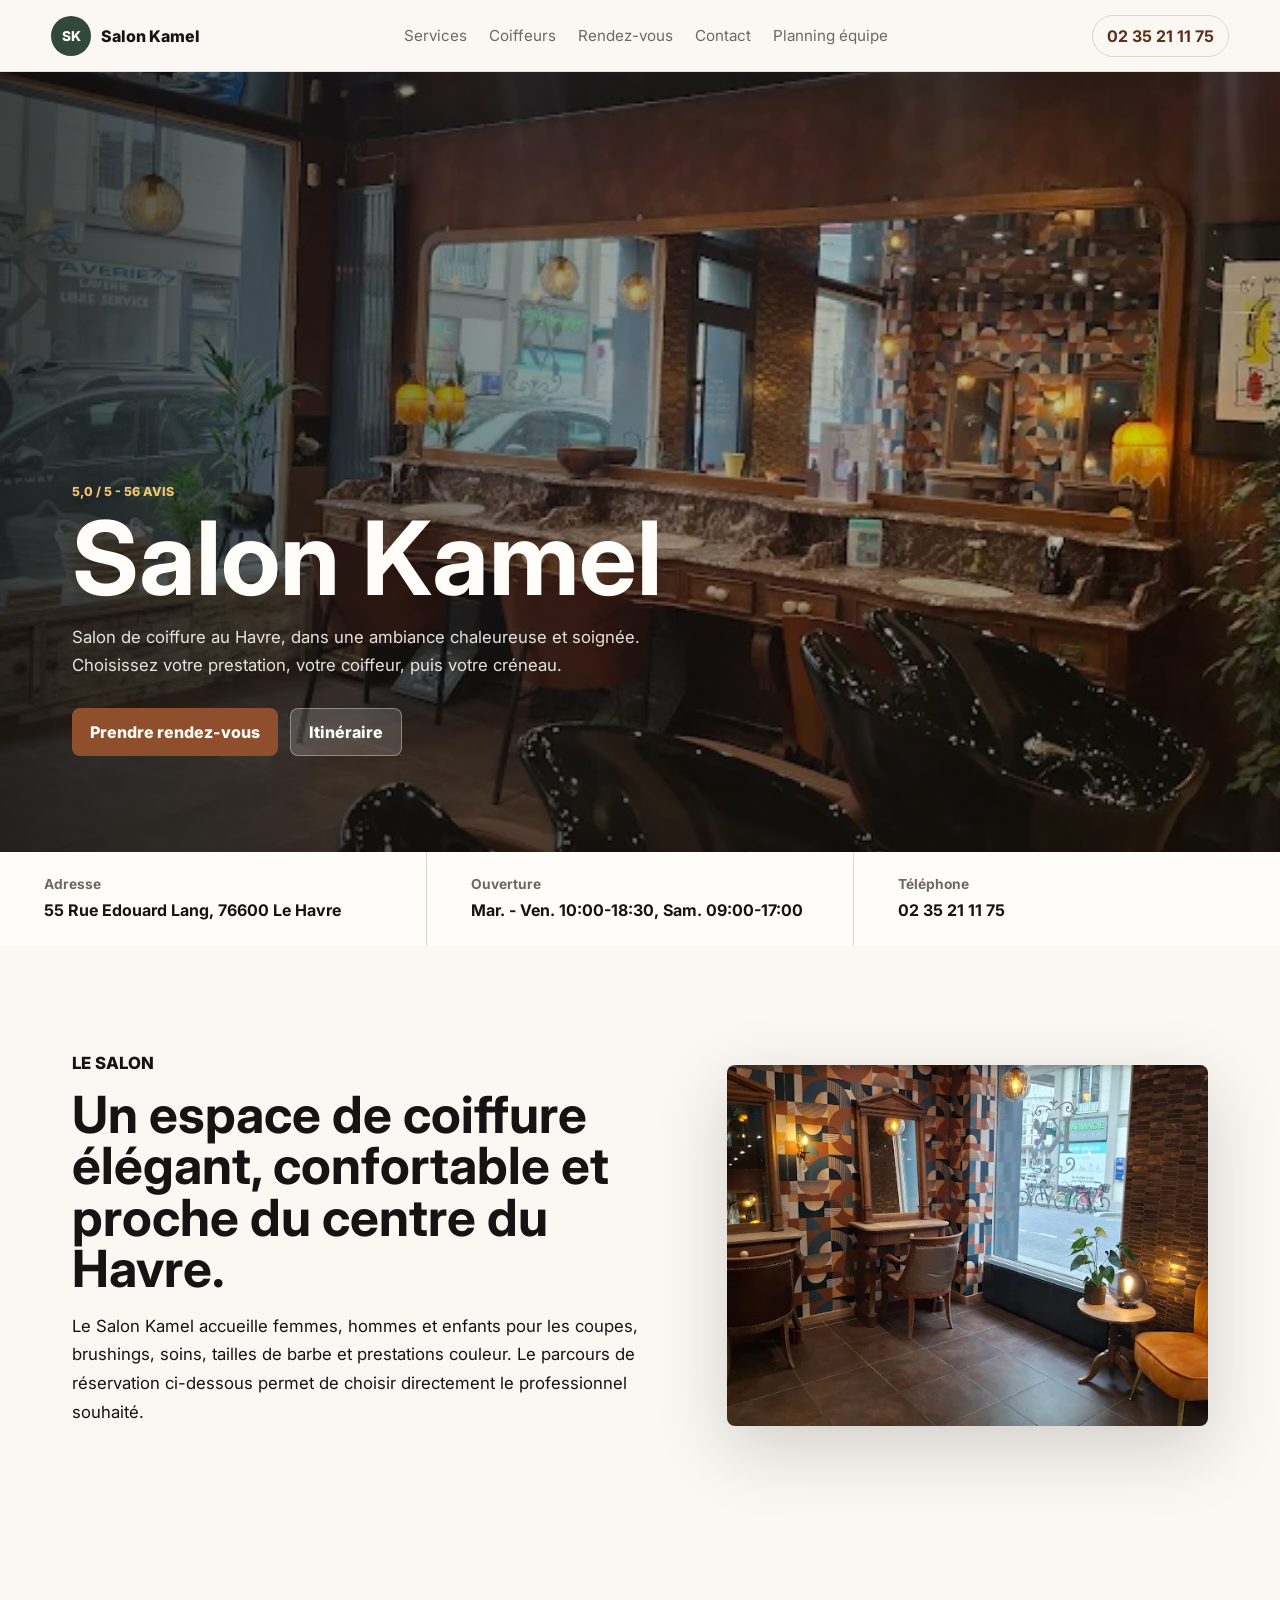
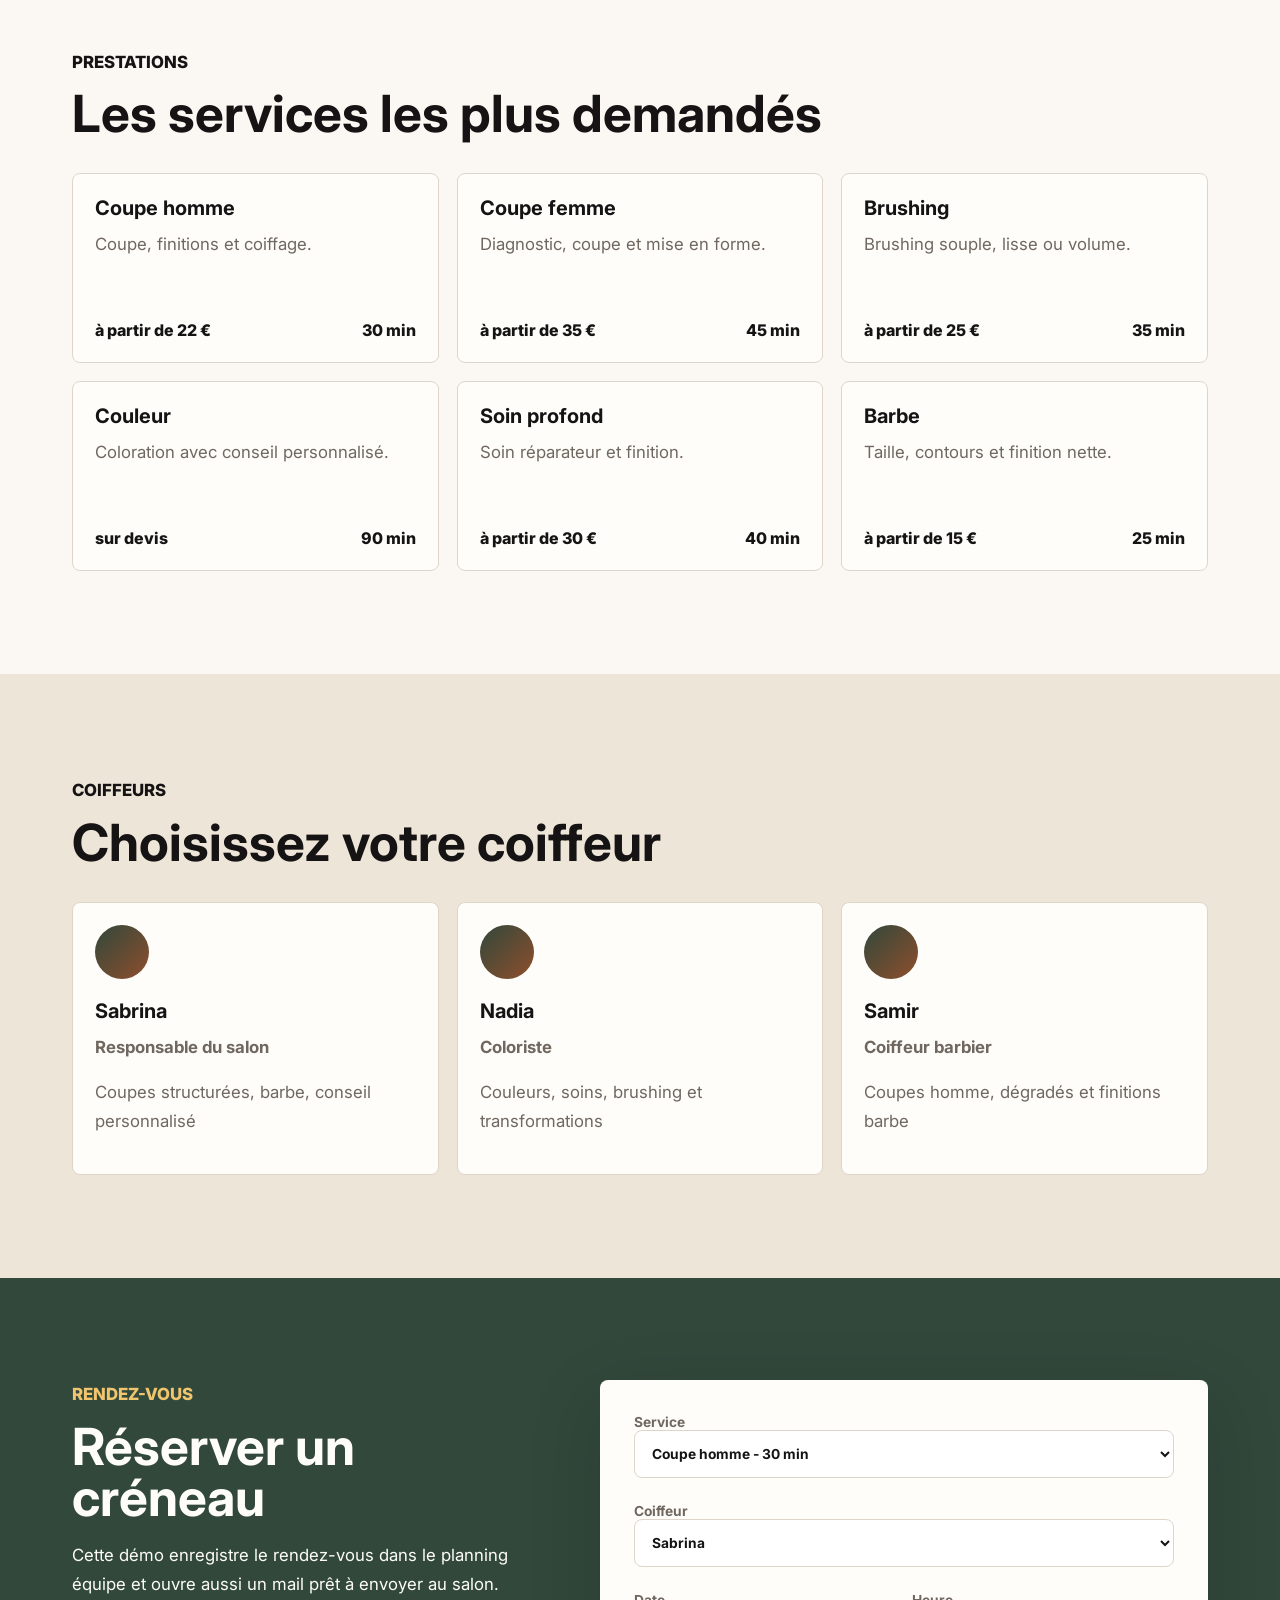
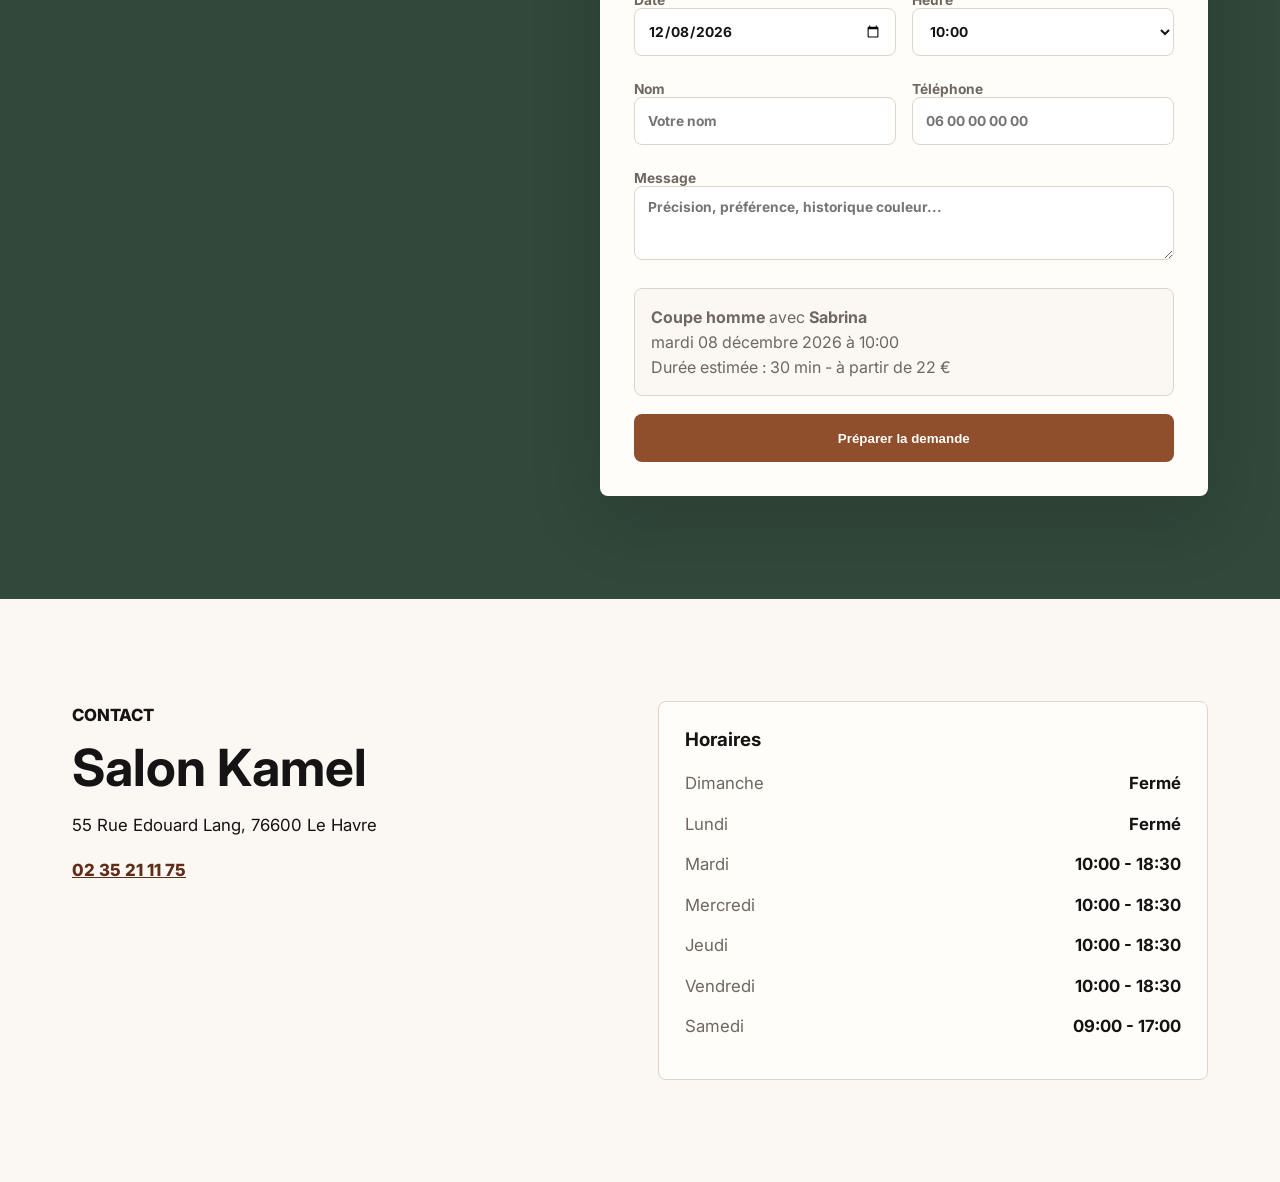
==== index.html @ 973869b2 "Add files via upload" ====
<!doctype html>
<html lang="fr">
  <head>
    <meta charset="utf-8" />
    <meta name="viewport" content="width=device-width, initial-scale=1" />
    <title>Salon Kamel | Coiffeur au Havre</title>
    <meta
      name="description"
      content="Salon Kamel, salon de coiffure au 55 Rue Edouard Lang, 76600 Le Havre. Prenez rendez-vous avec le coiffeur de votre choix."
    />
    <link rel="preconnect" href="https://fonts.googleapis.com" />
    <link rel="preconnect" href="https://fonts.gstatic.com" crossorigin />
    <link
      href="https://fonts.googleapis.com/css2?family=Inter:wght@400;500;600;700;800&display=swap"
      rel="stylesheet"
    />
    <link rel="stylesheet" href="styles.css" />
  </head>
  <body>
    <header class="topbar" aria-label="Navigation principale">
      <a class="brand" href="#accueil" aria-label="Salon Kamel accueil">
        <span class="brand-mark">SK</span>
        <span>Salon Kamel</span>
      </a>
      <nav>
        <a href="#services">Services</a>
        <a href="#equipe">Coiffeurs</a>
        <a href="#reservation">Rendez-vous</a>
        <a href="#contact">Contact</a>
        <a href="equipe.html">Planning équipe</a>
      </nav>
      <a class="call-link" href="tel:+33235211175">02 35 21 11 75</a>
    </header>

    <main>
      <section class="hero" id="accueil">
        <img
          src="assets/salon-interieur-1.png"
          alt="Intérieur du Salon Kamel avec fauteuils, miroirs et poste de coiffure"
        />
        <div class="hero-overlay">
          <p class="rating">5,0 / 5 - 56 avis</p>
          <h1>Salon Kamel</h1>
          <p>
            Salon de coiffure au Havre, dans une ambiance chaleureuse et soignée.
            Choisissez votre prestation, votre coiffeur, puis votre créneau.
          </p>
          <div class="hero-actions">
            <a class="button primary" href="#reservation">Prendre rendez-vous</a>
            <a class="button secondary" href="https://www.google.com/maps/search/?api=1&query=55%20Rue%20Edouard%20Lang%2C%2076600%20Le%20Havre">Itinéraire</a>
          </div>
        </div>
      </section>

      <section class="info-strip" aria-label="Informations rapides">
        <div>
          <span>Adresse</span>
          <strong>55 Rue Edouard Lang, 76600 Le Havre</strong>
        </div>
        <div>
          <span>Ouverture</span>
          <strong>Mar. - Ven. 10:00-18:30, Sam. 09:00-17:00</strong>
        </div>
        <div>
          <span>Téléphone</span>
          <strong>02 35 21 11 75</strong>
        </div>
      </section>

      <section class="section two-column">
        <div>
          <p class="eyebrow">Le salon</p>
          <h2>Un espace de coiffure élégant, confortable et proche du centre du Havre.</h2>
          <p>
            Le Salon Kamel accueille femmes, hommes et enfants pour les coupes,
            brushings, soins, tailles de barbe et prestations couleur. Le parcours
            de réservation ci-dessous permet de choisir directement le professionnel
            souhaité.
          </p>
        </div>
        <img
          class="feature-photo"
          src="assets/salon-interieur-2.png"
          alt="Espace d'attente et postes de coiffure du Salon Kamel"
        />
      </section>

      <section class="section" id="services">
        <div class="section-heading">
          <p class="eyebrow">Prestations</p>
          <h2>Les services les plus demandés</h2>
        </div>
        <div class="service-grid" id="serviceGrid"></div>
      </section>

      <section class="section muted" id="equipe">
        <div class="section-heading">
          <p class="eyebrow">Coiffeurs</p>
          <h2>Choisissez votre coiffeur</h2>
        </div>
        <div class="staff-grid" id="staffGrid"></div>
      </section>

      <section class="booking-section" id="reservation">
        <div class="booking-intro">
          <p class="eyebrow">Rendez-vous</p>
          <h2>Réserver un créneau</h2>
          <p>
            Cette démo enregistre le rendez-vous dans le planning équipe et ouvre
            aussi un mail prêt à envoyer au salon.
          </p>
        </div>

        <form class="booking-form" id="bookingForm">
          <label>
            Service
            <select id="service" name="service" required></select>
          </label>

          <label>
            Coiffeur
            <select id="stylist" name="stylist" required></select>
          </label>

          <div class="form-row">
            <label>
              Date
              <input id="date" name="date" type="date" required />
            </label>
            <label>
              Heure
              <select id="time" name="time" required></select>
            </label>
          </div>

          <div class="form-row">
            <label>
              Nom
              <input id="name" name="name" type="text" placeholder="Votre nom" required />
            </label>
            <label>
              Téléphone
              <input id="phone" name="phone" type="tel" placeholder="06 00 00 00 00" required />
            </label>
          </div>

          <label>
            Message
            <textarea id="message" name="message" rows="3" placeholder="Précision, préférence, historique couleur..."></textarea>
          </label>

          <div class="booking-summary" id="summary" aria-live="polite"></div>
          <button class="button primary full" type="submit">Préparer la demande</button>
        </form>
      </section>

      <section class="section contact" id="contact">
        <div>
          <p class="eyebrow">Contact</p>
          <h2>Salon Kamel</h2>
          <p>55 Rue Edouard Lang, 76600 Le Havre</p>
          <p><a href="tel:+33235211175">02 35 21 11 75</a></p>
        </div>
        <div class="hours">
          <h3>Horaires</h3>
          <p><span>Dimanche</span><strong>Fermé</strong></p>
          <p><span>Lundi</span><strong>Fermé</strong></p>
          <p><span>Mardi</span><strong>10:00 - 18:30</strong></p>
          <p><span>Mercredi</span><strong>10:00 - 18:30</strong></p>
          <p><span>Jeudi</span><strong>10:00 - 18:30</strong></p>
          <p><span>Vendredi</span><strong>10:00 - 18:30</strong></p>
          <p><span>Samedi</span><strong>09:00 - 17:00</strong></p>
        </div>
      </section>
    </main>

    <div class="toast" id="toast" role="status" aria-live="polite"></div>
    <script src="script.js"></script>
  </body>
</html>
---- styles.css ----
:root {
  --ink: #151313;
  --muted: #6f6760;
  --line: #ded5ca;
  --paper: #fbf8f3;
  --soft: #eee5d9;
  --accent: #8f4e2c;
  --accent-dark: #5f2e1a;
  --green: #31483b;
  --white: #fffdf9;
  --shadow: 0 22px 70px rgba(30, 22, 16, 0.18);
}

* {
  box-sizing: border-box;
}

html {
  scroll-behavior: smooth;
}

body {
  margin: 0;
  font-family: Inter, Arial, sans-serif;
  color: var(--ink);
  background: var(--paper);
}

a {
  color: inherit;
}

.topbar {
  position: sticky;
  top: 0;
  z-index: 20;
  display: flex;
  align-items: center;
  justify-content: space-between;
  gap: 22px;
  min-height: 72px;
  padding: 14px clamp(18px, 4vw, 56px);
  background: rgba(251, 248, 243, 0.92);
  border-bottom: 1px solid rgba(222, 213, 202, 0.75);
  backdrop-filter: blur(16px);
}

.brand,
nav,
.hero-actions,
.form-row {
  display: flex;
  align-items: center;
}

.brand {
  gap: 10px;
  font-weight: 800;
  text-decoration: none;
  white-space: nowrap;
}

.brand-mark {
  display: grid;
  place-items: center;
  width: 40px;
  height: 40px;
  border-radius: 50%;
  color: var(--white);
  background: var(--green);
  font-size: 0.85rem;
}

nav {
  gap: 22px;
  color: var(--muted);
  font-size: 0.95rem;
}

nav a,
.call-link {
  text-decoration: none;
}

.call-link {
  padding: 10px 14px;
  border: 1px solid var(--line);
  border-radius: 999px;
  font-weight: 700;
  color: var(--accent-dark);
}

.hero {
  position: relative;
  min-height: min(780px, calc(100vh - 72px));
  display: grid;
  align-items: end;
  overflow: hidden;
}

.hero img {
  position: absolute;
  inset: 0;
  width: 100%;
  height: 100%;
  object-fit: cover;
}

.hero::after {
  content: "";
  position: absolute;
  inset: 0;
  background:
    linear-gradient(90deg, rgba(16, 13, 11, 0.78), rgba(16, 13, 11, 0.34) 52%, rgba(16, 13, 11, 0.18)),
    linear-gradient(0deg, rgba(16, 13, 11, 0.38), transparent 48%);
}

.hero-overlay {
  position: relative;
  z-index: 1;
  max-width: 760px;
  padding: clamp(44px, 8vw, 96px) clamp(20px, 6vw, 72px);
  color: var(--white);
}

.rating,
.eyebrow {
  margin: 0 0 12px;
  color: #f0c56e;
  font-weight: 800;
  text-transform: uppercase;
  letter-spacing: 0;
  font-size: 0.78rem;
}

h1,
h2,
h3,
p {
  margin-top: 0;
}

h1 {
  margin-bottom: 18px;
  font-size: clamp(3.2rem, 8vw, 7.5rem);
  line-height: 0.92;
  letter-spacing: 0;
}

h2 {
  margin-bottom: 18px;
  font-size: clamp(2rem, 4vw, 4rem);
  line-height: 1;
  letter-spacing: 0;
}

h3 {
  margin-bottom: 18px;
}

.hero p:not(.rating),
.section p,
.booking-intro p {
  color: inherit;
  line-height: 1.7;
  font-size: 1.05rem;
}

.hero p:not(.rating) {
  max-width: 620px;
  color: rgba(255, 253, 249, 0.88);
}

.hero-actions {
  gap: 12px;
  flex-wrap: wrap;
  margin-top: 28px;
}

.button {
  display: inline-flex;
  align-items: center;
  justify-content: center;
  min-height: 48px;
  padding: 13px 18px;
  border: 0;
  border-radius: 8px;
  font-weight: 800;
  text-decoration: none;
  cursor: pointer;
}

.button.primary {
  color: var(--white);
  background: var(--accent);
}

.button.secondary {
  color: var(--white);
  background: rgba(255, 255, 255, 0.16);
  border: 1px solid rgba(255, 255, 255, 0.35);
}

.button.secondary-dark {
  color: var(--accent-dark);
  background: var(--white);
  border: 1px solid var(--line);
}

.button.full {
  width: 100%;
}

.info-strip {
  display: grid;
  grid-template-columns: repeat(3, 1fr);
  gap: 1px;
  background: var(--line);
}

.info-strip div {
  padding: 24px clamp(18px, 4vw, 44px);
  background: var(--white);
}

.info-strip span,
label {
  display: block;
  margin-bottom: 7px;
  color: var(--muted);
  font-size: 0.86rem;
  font-weight: 700;
}

.info-strip strong {
  display: block;
  line-height: 1.45;
}

.section,
.booking-section {
  padding: clamp(58px, 8vw, 110px) clamp(20px, 6vw, 72px);
}

.two-column {
  display: grid;
  grid-template-columns: minmax(0, 0.9fr) minmax(280px, 0.75fr);
  gap: clamp(28px, 6vw, 82px);
  align-items: center;
}

.eyebrow {
  color: var(--accent);
}

.feature-photo {
  width: 100%;
  aspect-ratio: 4 / 3;
  object-fit: cover;
  border-radius: 8px;
  box-shadow: var(--shadow);
}

.section-heading {
  max-width: 760px;
  margin-bottom: 34px;
}

.service-grid,
.staff-grid {
  display: grid;
  grid-template-columns: repeat(3, 1fr);
  gap: 18px;
}

.service-card,
.staff-card {
  min-height: 190px;
  padding: 22px;
  border: 1px solid var(--line);
  border-radius: 8px;
  background: var(--white);
}

.service-card {
  display: grid;
  align-content: space-between;
}

.service-card h3,
.staff-card h3 {
  margin-bottom: 10px;
  font-size: 1.25rem;
}

.service-card p,
.staff-card p {
  color: var(--muted);
}

.price-row {
  display: flex;
  align-items: center;
  justify-content: space-between;
  gap: 12px;
  margin-top: 18px;
  font-weight: 800;
}

.muted {
  background: var(--soft);
}

.staff-card {
  position: relative;
  overflow: hidden;
}

.staff-card::before {
  content: "";
  display: block;
  width: 54px;
  height: 54px;
  margin-bottom: 20px;
  border-radius: 50%;
  background: linear-gradient(135deg, var(--green), var(--accent));
}

.booking-section {
  display: grid;
  grid-template-columns: minmax(260px, 0.72fr) minmax(300px, 1fr);
  gap: clamp(28px, 7vw, 90px);
  align-items: start;
  background: var(--green);
  color: var(--white);
}

.booking-intro {
  position: sticky;
  top: 110px;
}

.booking-intro .eyebrow {
  color: #f0c56e;
}

.booking-form {
  display: grid;
  gap: 18px;
  padding: clamp(20px, 4vw, 34px);
  border-radius: 8px;
  background: var(--white);
  color: var(--ink);
  box-shadow: var(--shadow);
}

.form-row {
  gap: 16px;
}

.form-row label {
  flex: 1;
}

input,
select,
textarea {
  width: 100%;
  min-height: 48px;
  padding: 12px 13px;
  border: 1px solid var(--line);
  border-radius: 8px;
  color: var(--ink);
  background: #fff;
  font: inherit;
}

textarea {
  resize: vertical;
}

input:focus,
select:focus,
textarea:focus {
  outline: 3px solid rgba(143, 78, 44, 0.22);
  border-color: var(--accent);
}

.booking-summary {
  min-height: 76px;
  padding: 16px;
  border: 1px solid var(--line);
  border-radius: 8px;
  color: var(--muted);
  background: #fbf8f3;
  line-height: 1.55;
}

.contact {
  display: grid;
  grid-template-columns: 1fr 1fr;
  gap: 36px;
}

.contact a {
  color: var(--accent-dark);
  font-weight: 800;
}

.hours {
  padding: 26px;
  border: 1px solid var(--line);
  border-radius: 8px;
  background: var(--white);
}

.hours p {
  display: flex;
  justify-content: space-between;
  gap: 20px;
  margin-bottom: 12px;
  color: var(--muted);
}

.hours strong {
  color: var(--ink);
}

.toast {
  position: fixed;
  right: 18px;
  bottom: 18px;
  z-index: 40;
  max-width: min(420px, calc(100vw - 36px));
  padding: 16px 18px;
  border-radius: 8px;
  color: var(--white);
  background: var(--ink);
  box-shadow: var(--shadow);
  opacity: 0;
  transform: translateY(12px);
  pointer-events: none;
  transition: opacity 180ms ease, transform 180ms ease;
}

.toast.visible {
  opacity: 1;
  transform: translateY(0);
}

.team-page {
  background: #f4eee6;
}

.team-shell {
  min-height: calc(100vh - 72px);
  padding: clamp(30px, 5vw, 64px);
}

.team-header {
  display: grid;
  grid-template-columns: minmax(280px, 1fr) minmax(320px, 0.85fr);
  gap: 28px;
  align-items: end;
  margin-bottom: 28px;
}

.team-header h1 {
  margin-bottom: 16px;
  font-size: clamp(2.4rem, 5vw, 5.2rem);
}

.team-header p {
  max-width: 680px;
  color: var(--muted);
  line-height: 1.7;
}

.team-actions {
  display: grid;
  grid-template-columns: 1fr 1fr auto;
  gap: 12px;
  align-items: end;
  padding: 18px;
  border: 1px solid var(--line);
  border-radius: 8px;
  background: var(--white);
}

.agenda-layout {
  display: grid;
  grid-template-columns: 280px minmax(0, 1fr);
  gap: 20px;
}

.day-card {
  position: sticky;
  top: 92px;
  align-self: start;
  min-height: 220px;
  padding: 24px;
  border-radius: 8px;
  color: var(--white);
  background: var(--green);
}

.day-card span {
  display: block;
  margin-bottom: 18px;
  color: #f0c56e;
  font-weight: 800;
  text-transform: uppercase;
  font-size: 0.78rem;
}

.day-card strong {
  display: block;
  margin-bottom: 12px;
  font-size: 1.7rem;
  line-height: 1.1;
}

.day-card p {
  color: rgba(255, 253, 249, 0.76);
}

.agenda-list {
  display: grid;
  gap: 12px;
}

.appointment-card,
.empty-agenda {
  display: grid;
  grid-template-columns: 120px minmax(0, 1fr) auto;
  gap: 18px;
  align-items: center;
  padding: 18px;
  border: 1px solid var(--line);
  border-radius: 8px;
  background: var(--white);
}

.empty-agenda {
  grid-template-columns: 1fr;
  min-height: 220px;
  align-content: center;
}

.appointment-time {
  display: grid;
  gap: 4px;
  padding: 14px;
  border-radius: 8px;
  background: var(--soft);
}

.appointment-time strong {
  font-size: 1.5rem;
}

.appointment-time span,
.appointment-main p,
.appointment-meta span,
.empty-agenda p {
  color: var(--muted);
}

.appointment-main h2 {
  margin-bottom: 8px;
  font-size: 1.35rem;
  line-height: 1.2;
}

.appointment-main p {
  margin-bottom: 4px;
}

.appointment-note {
  padding-top: 6px;
  font-style: italic;
}

.appointment-meta {
  display: grid;
  gap: 12px;
  justify-items: end;
}

.appointment-meta span {
  font-weight: 800;
}

.appointment-meta button {
  min-height: 40px;
  padding: 9px 12px;
  border: 1px solid var(--line);
  border-radius: 8px;
  color: var(--accent-dark);
  background: var(--paper);
  font: inherit;
  font-weight: 800;
  cursor: pointer;
}

@media (max-width: 900px) {
  nav {
    display: none;
  }

  .info-strip,
  .two-column,
  .service-grid,
  .staff-grid,
  .booking-section,
  .contact,
  .team-header,
  .agenda-layout {
    grid-template-columns: 1fr;
  }

  .booking-intro {
    position: static;
  }

  .team-actions {
    grid-template-columns: 1fr;
  }

  .day-card {
    position: static;
  }
}

@media (max-width: 620px) {
  .topbar {
    min-height: 66px;
  }

  .call-link {
    display: none;
  }

  .hero {
    min-height: 690px;
  }

  .hero-overlay {
    padding-top: 72px;
  }

  .form-row {
    flex-direction: column;
    align-items: stretch;
  }

  .appointment-card {
    grid-template-columns: 1fr;
    align-items: stretch;
  }

  .appointment-meta {
    justify-items: stretch;
  }
}
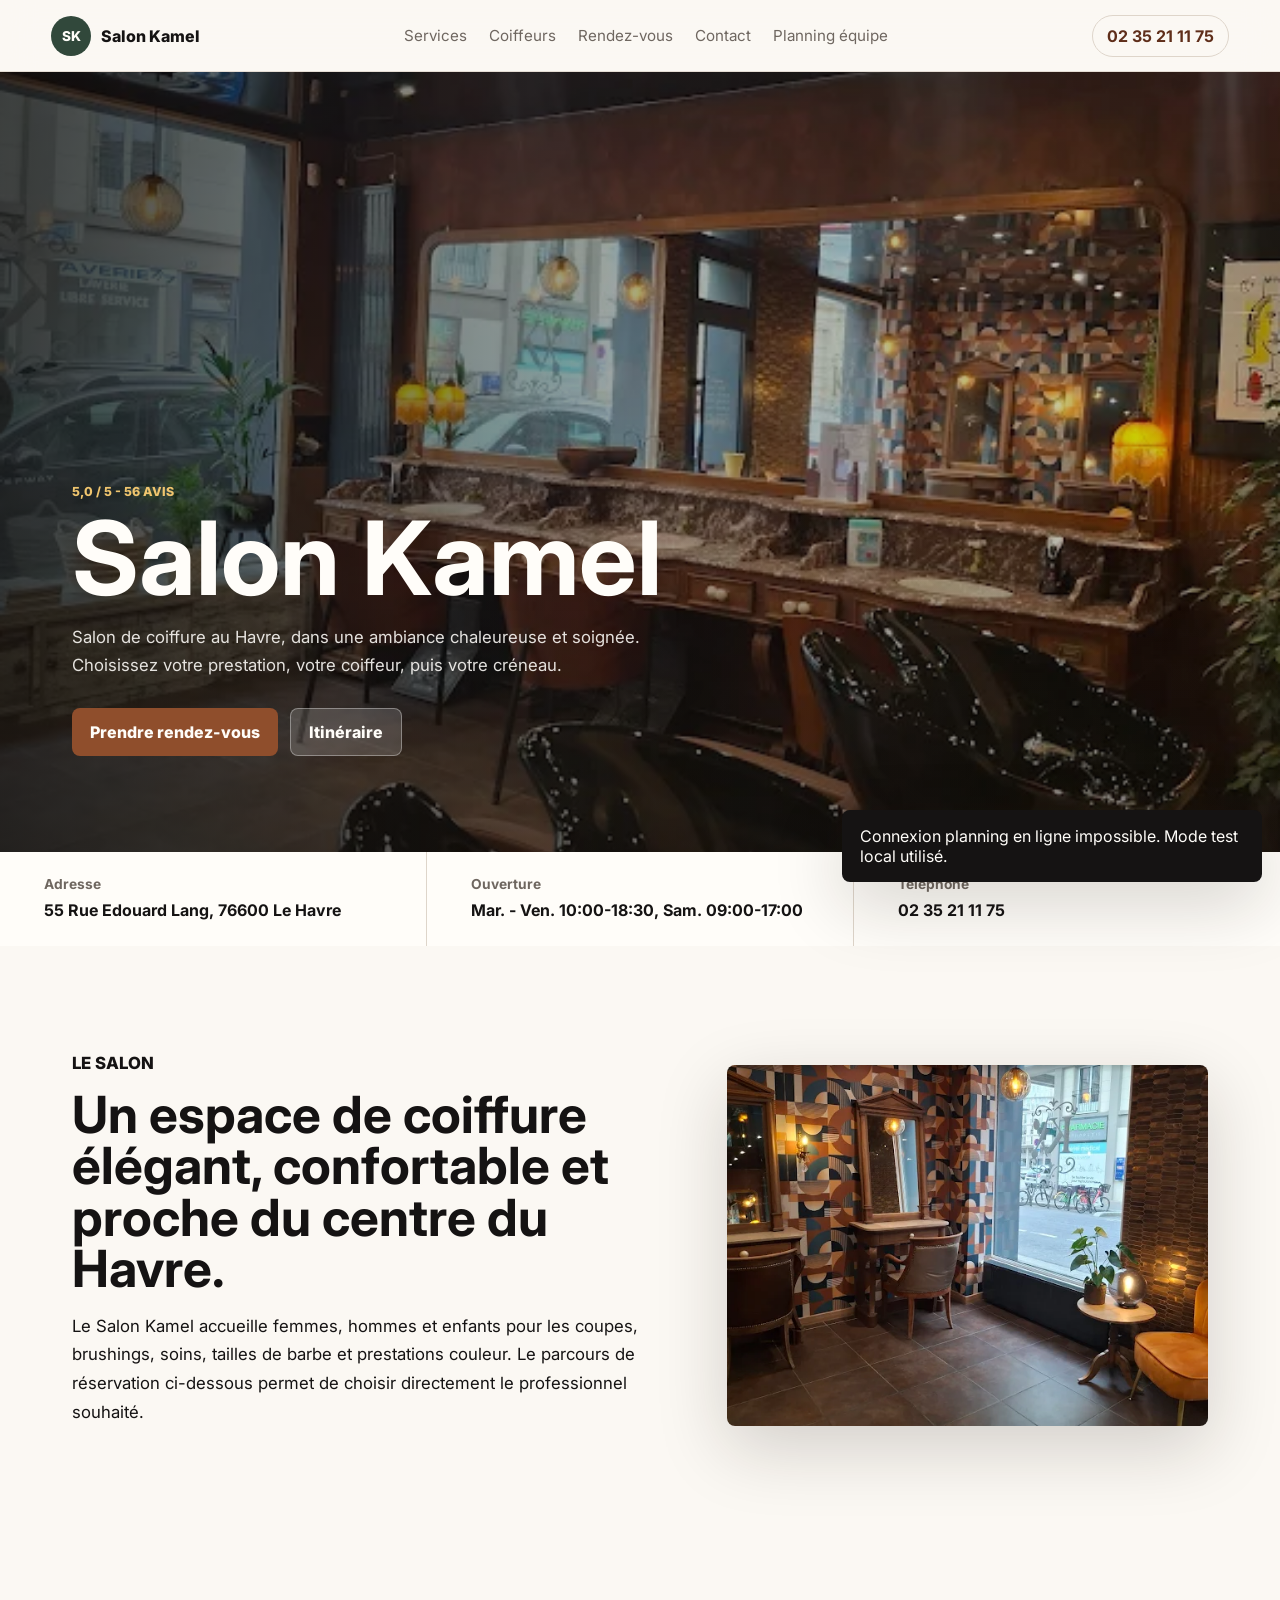
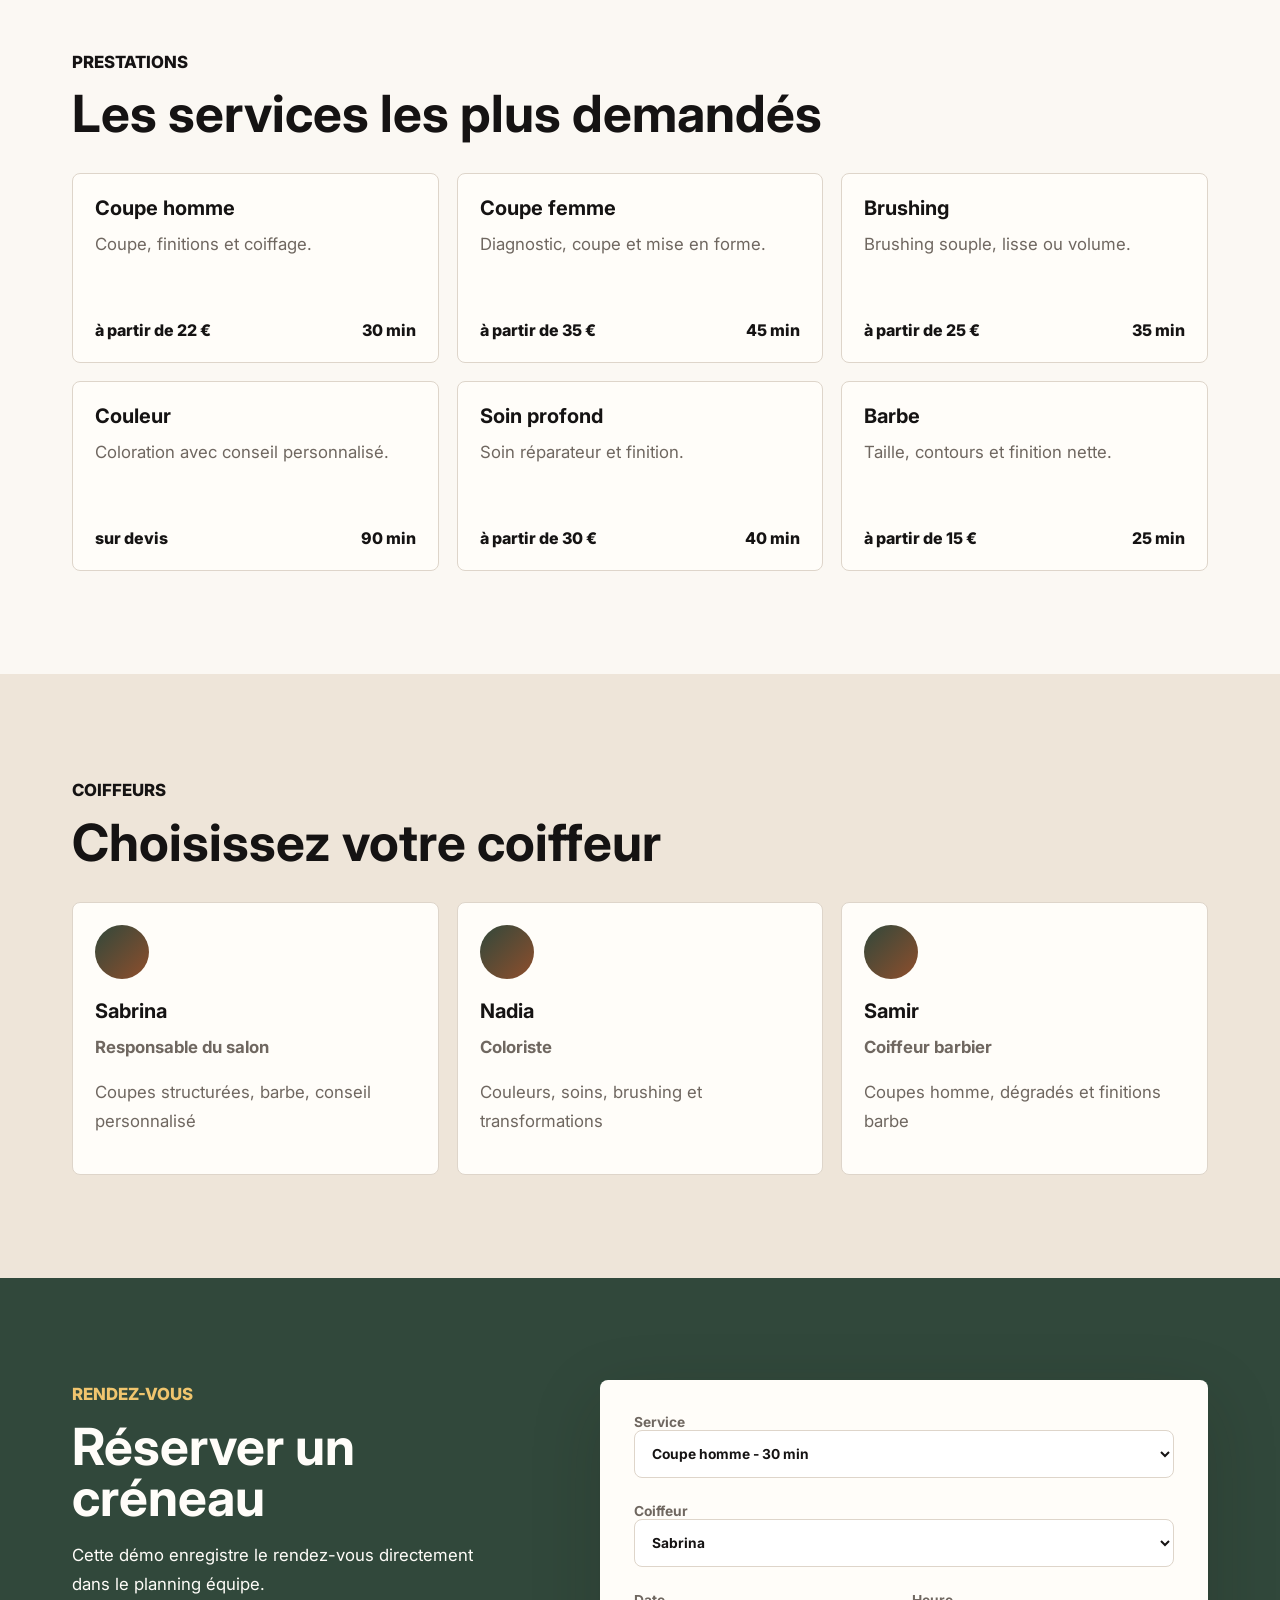
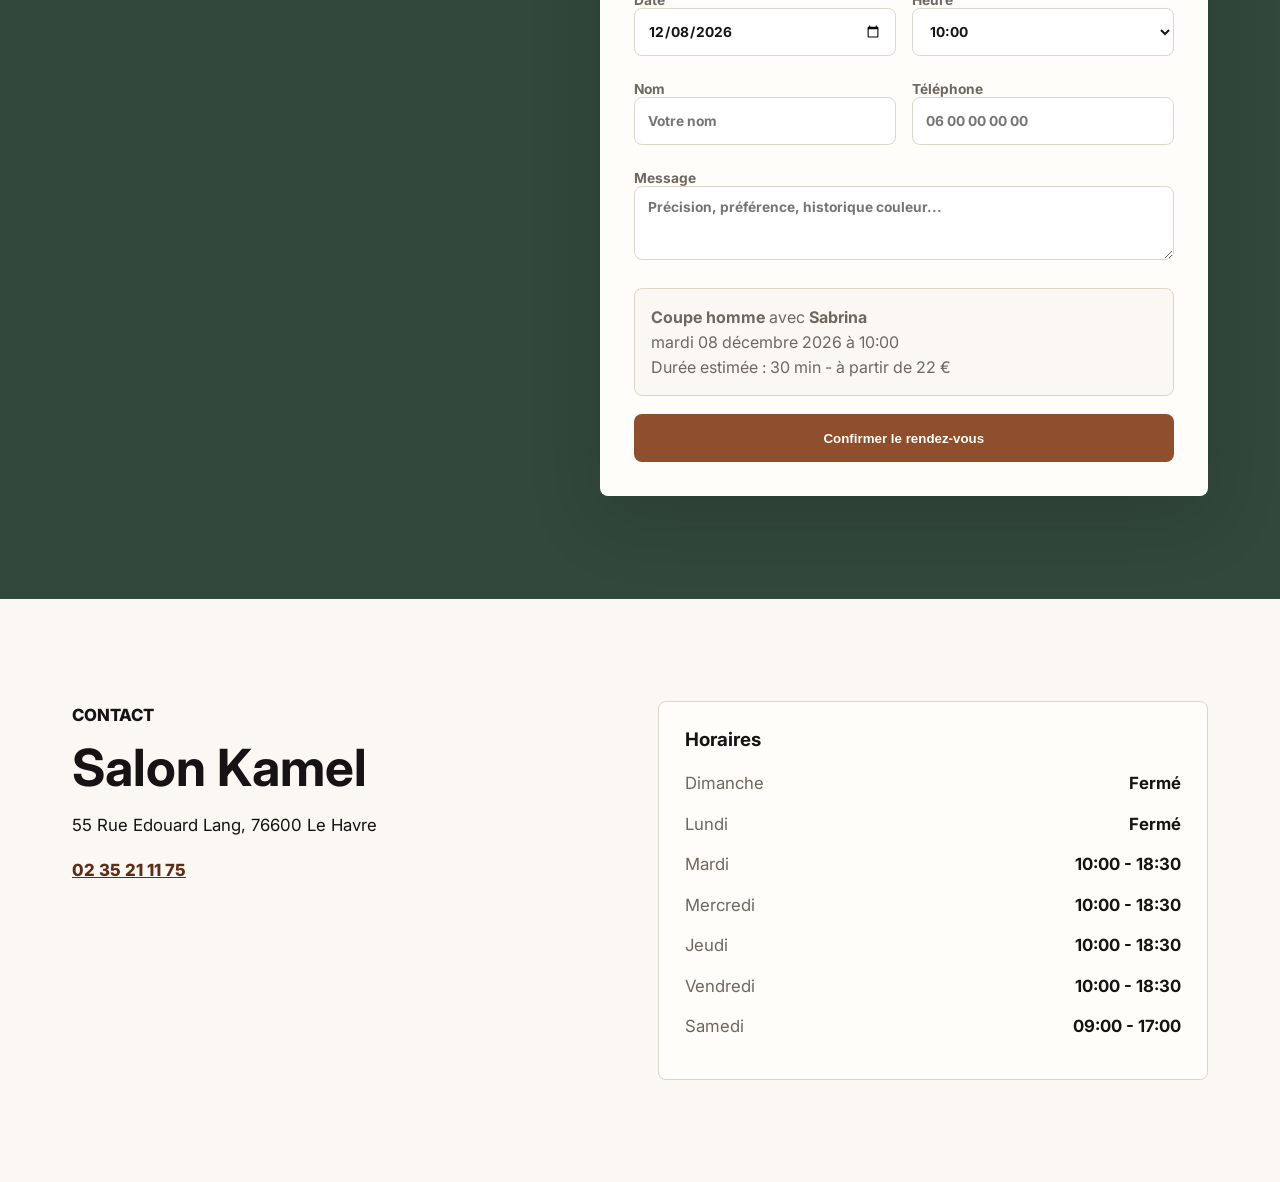
==== commit 1e33ab41: "Add files via upload" ====
--- a/index.html
+++ b/index.html
@@ -106,8 +106,7 @@
           <p class="eyebrow">Rendez-vous</p>
           <h2>Réserver un créneau</h2>
           <p>
-            Cette démo enregistre le rendez-vous dans le planning équipe et ouvre
-            aussi un mail prêt à envoyer au salon.
+            Cette démo enregistre le rendez-vous directement dans le planning équipe.
           </p>
         </div>
 
@@ -150,7 +149,7 @@
           </label>
 
           <div class="booking-summary" id="summary" aria-live="polite"></div>
-          <button class="button primary full" type="submit">Préparer la demande</button>
+          <button class="button primary full" type="submit">Confirmer le rendez-vous</button>
         </form>
       </section>
 
--- a/styles.css
+++ b/styles.css
@@ -457,6 +457,40 @@
   padding: clamp(30px, 5vw, 64px);
 }
 
+.team-shell.locked .team-header,
+.team-shell.locked .agenda-layout {
+  display: none;
+}
+
+.team-login {
+  display: grid;
+  grid-template-columns: minmax(280px, 0.8fr) minmax(280px, 420px);
+  gap: 34px;
+  align-items: center;
+  min-height: calc(100vh - 180px);
+}
+
+.team-login h1 {
+  margin-bottom: 18px;
+  font-size: clamp(2.7rem, 6vw, 5.6rem);
+}
+
+.team-login p {
+  max-width: 560px;
+  color: var(--muted);
+  line-height: 1.7;
+}
+
+.team-login-form {
+  display: grid;
+  gap: 18px;
+  padding: 26px;
+  border: 1px solid var(--line);
+  border-radius: 8px;
+  background: var(--white);
+  box-shadow: var(--shadow);
+}
+
 .team-header {
   display: grid;
   grid-template-columns: minmax(280px, 1fr) minmax(320px, 0.85fr);
@@ -615,7 +649,8 @@
   .booking-section,
   .contact,
   .team-header,
-  .agenda-layout {
+  .agenda-layout,
+  .team-login {
     grid-template-columns: 1fr;
   }
 
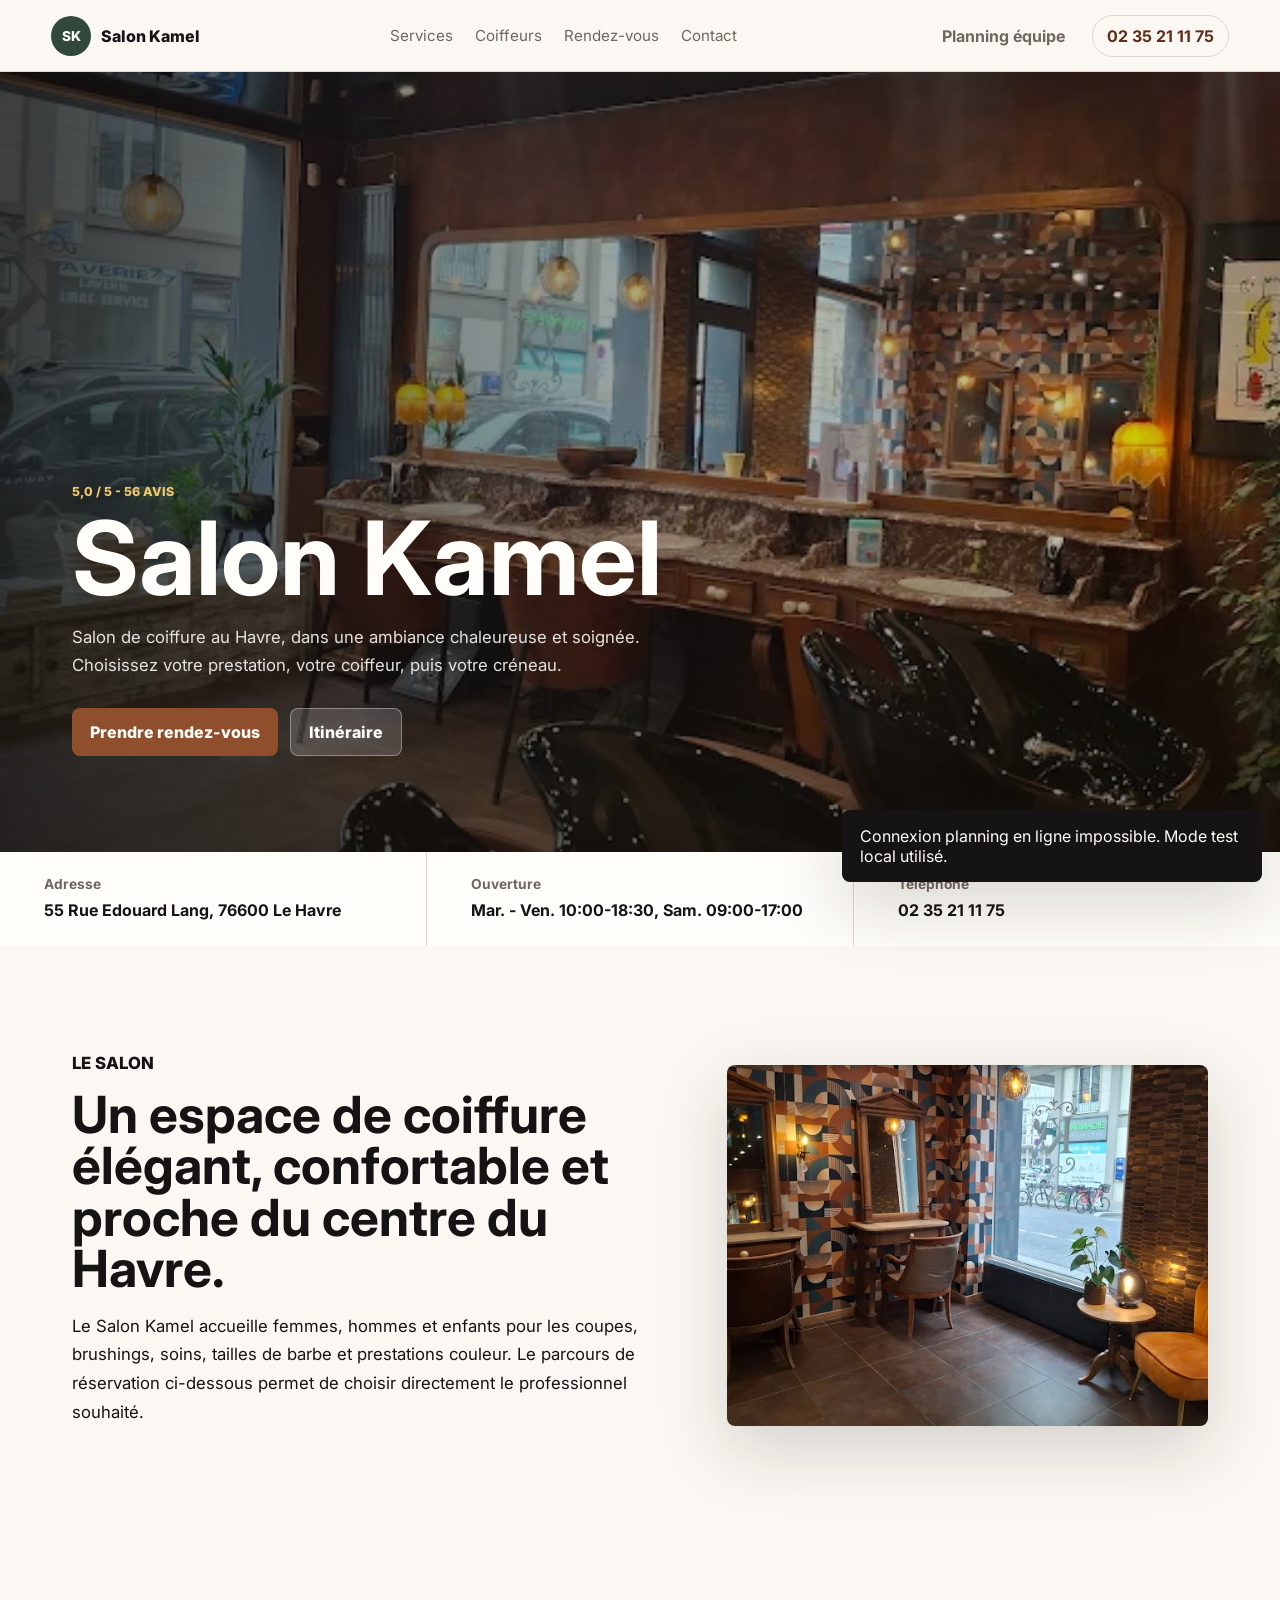
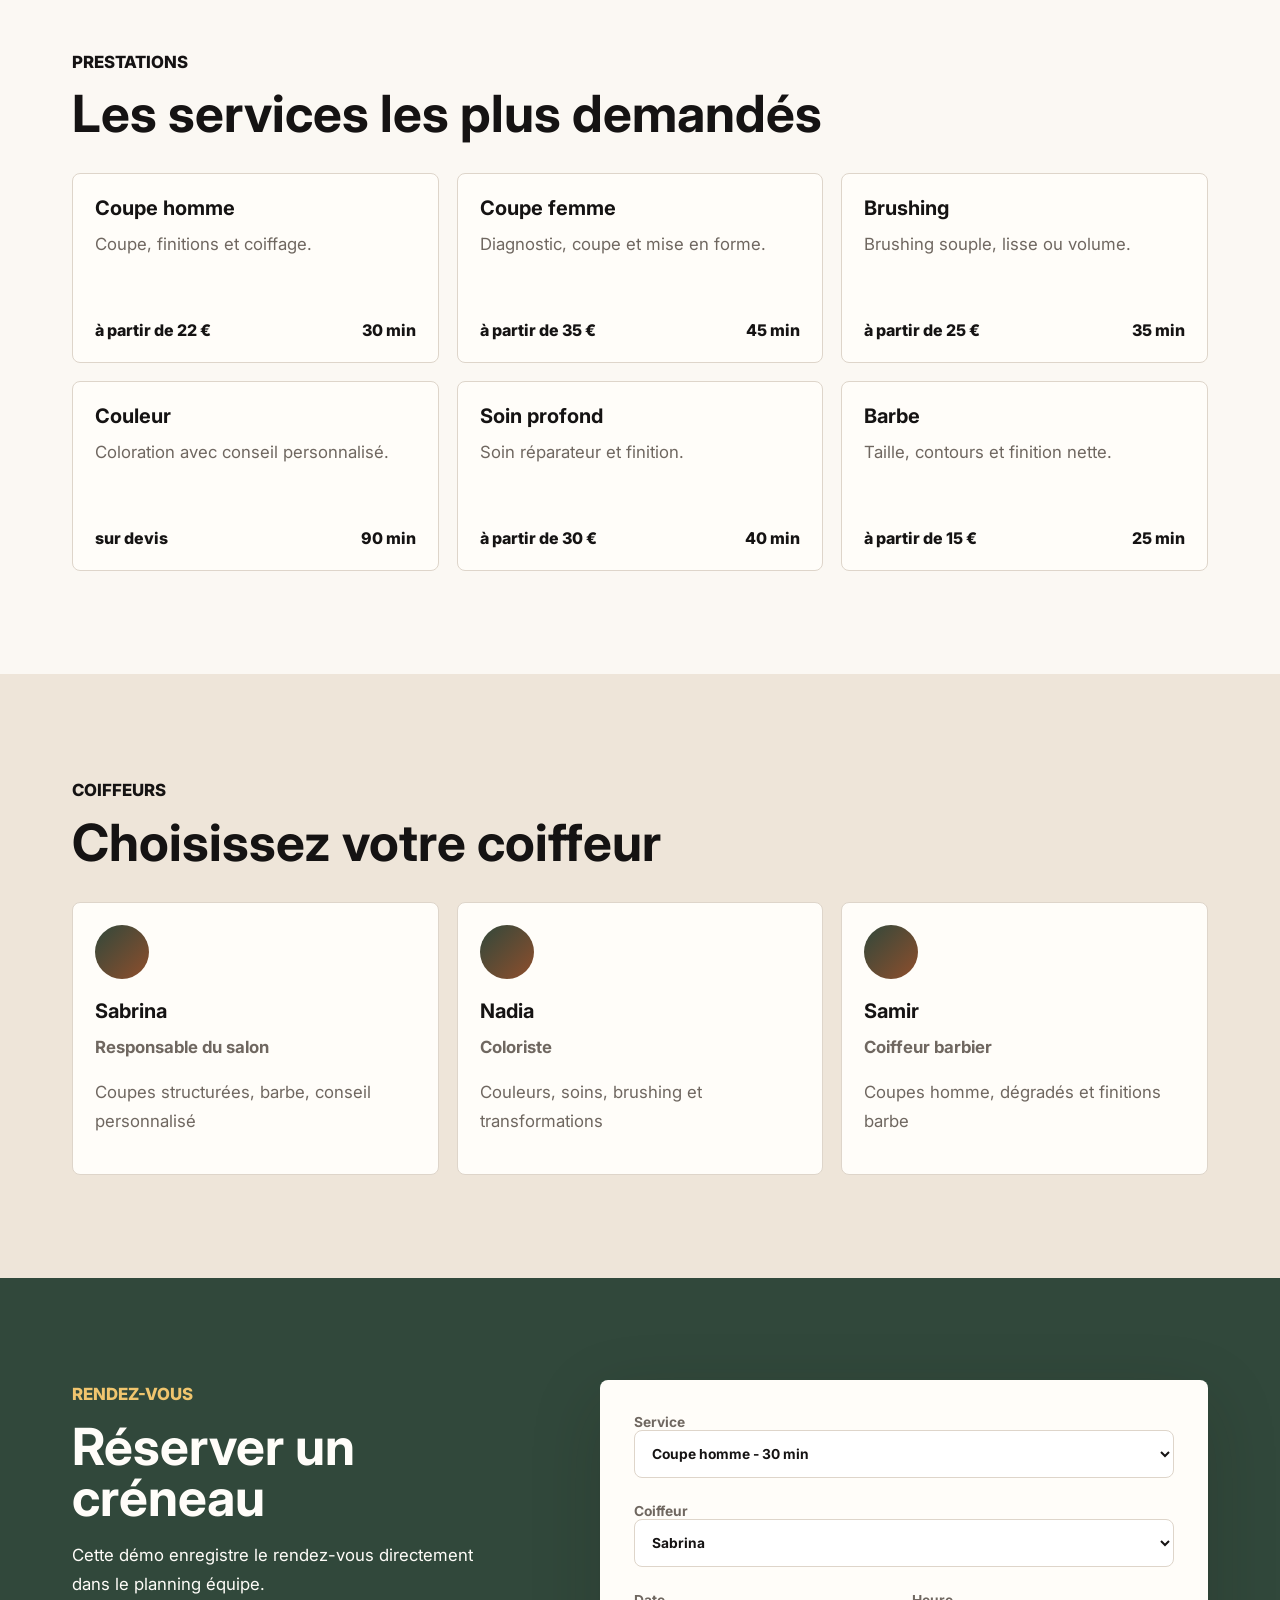
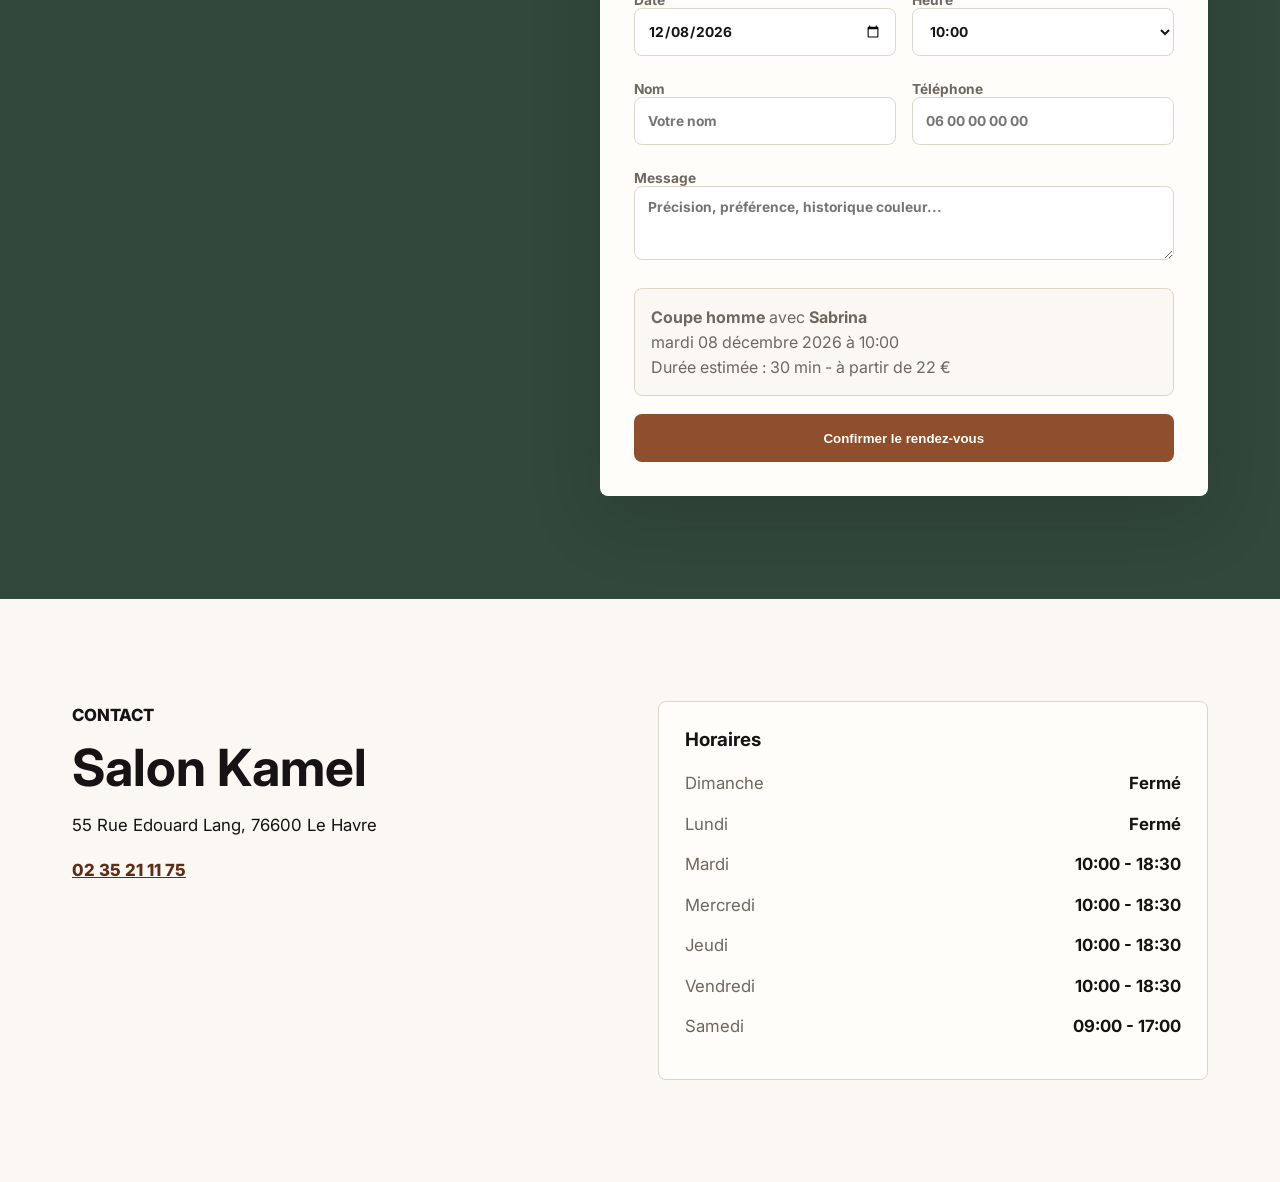
==== commit 21d524ae: "Add files via upload" ====
--- a/index.html
+++ b/index.html
@@ -27,9 +27,11 @@
         <a href="#equipe">Coiffeurs</a>
         <a href="#reservation">Rendez-vous</a>
         <a href="#contact">Contact</a>
-        <a href="equipe.html">Planning équipe</a>
       </nav>
-      <a class="call-link" href="tel:+33235211175">02 35 21 11 75</a>
+      <div class="header-actions">
+        <a class="team-link" href="equipe.html">Planning équipe</a>
+        <a class="call-link" href="tel:+33235211175">02 35 21 11 75</a>
+      </div>
     </header>
 
     <main>
--- a/styles.css
+++ b/styles.css
@@ -48,7 +48,8 @@
 .brand,
 nav,
 .hero-actions,
-.form-row {
+.form-row,
+.header-actions {
   display: flex;
   align-items: center;
 }
@@ -78,8 +79,22 @@
 }
 
 nav a,
-.call-link {
+.call-link,
+.team-link {
   text-decoration: none;
+}
+
+.header-actions {
+  gap: 12px;
+}
+
+.team-link {
+  padding: 10px 14px;
+  border: 1px solid transparent;
+  border-radius: 999px;
+  color: var(--muted);
+  font-weight: 700;
+  white-space: nowrap;
 }
 
 .call-link {
@@ -676,6 +691,11 @@
     display: none;
   }
 
+  .team-link {
+    padding: 9px 10px;
+    font-size: 0.9rem;
+  }
+
   .hero {
     min-height: 690px;
   }
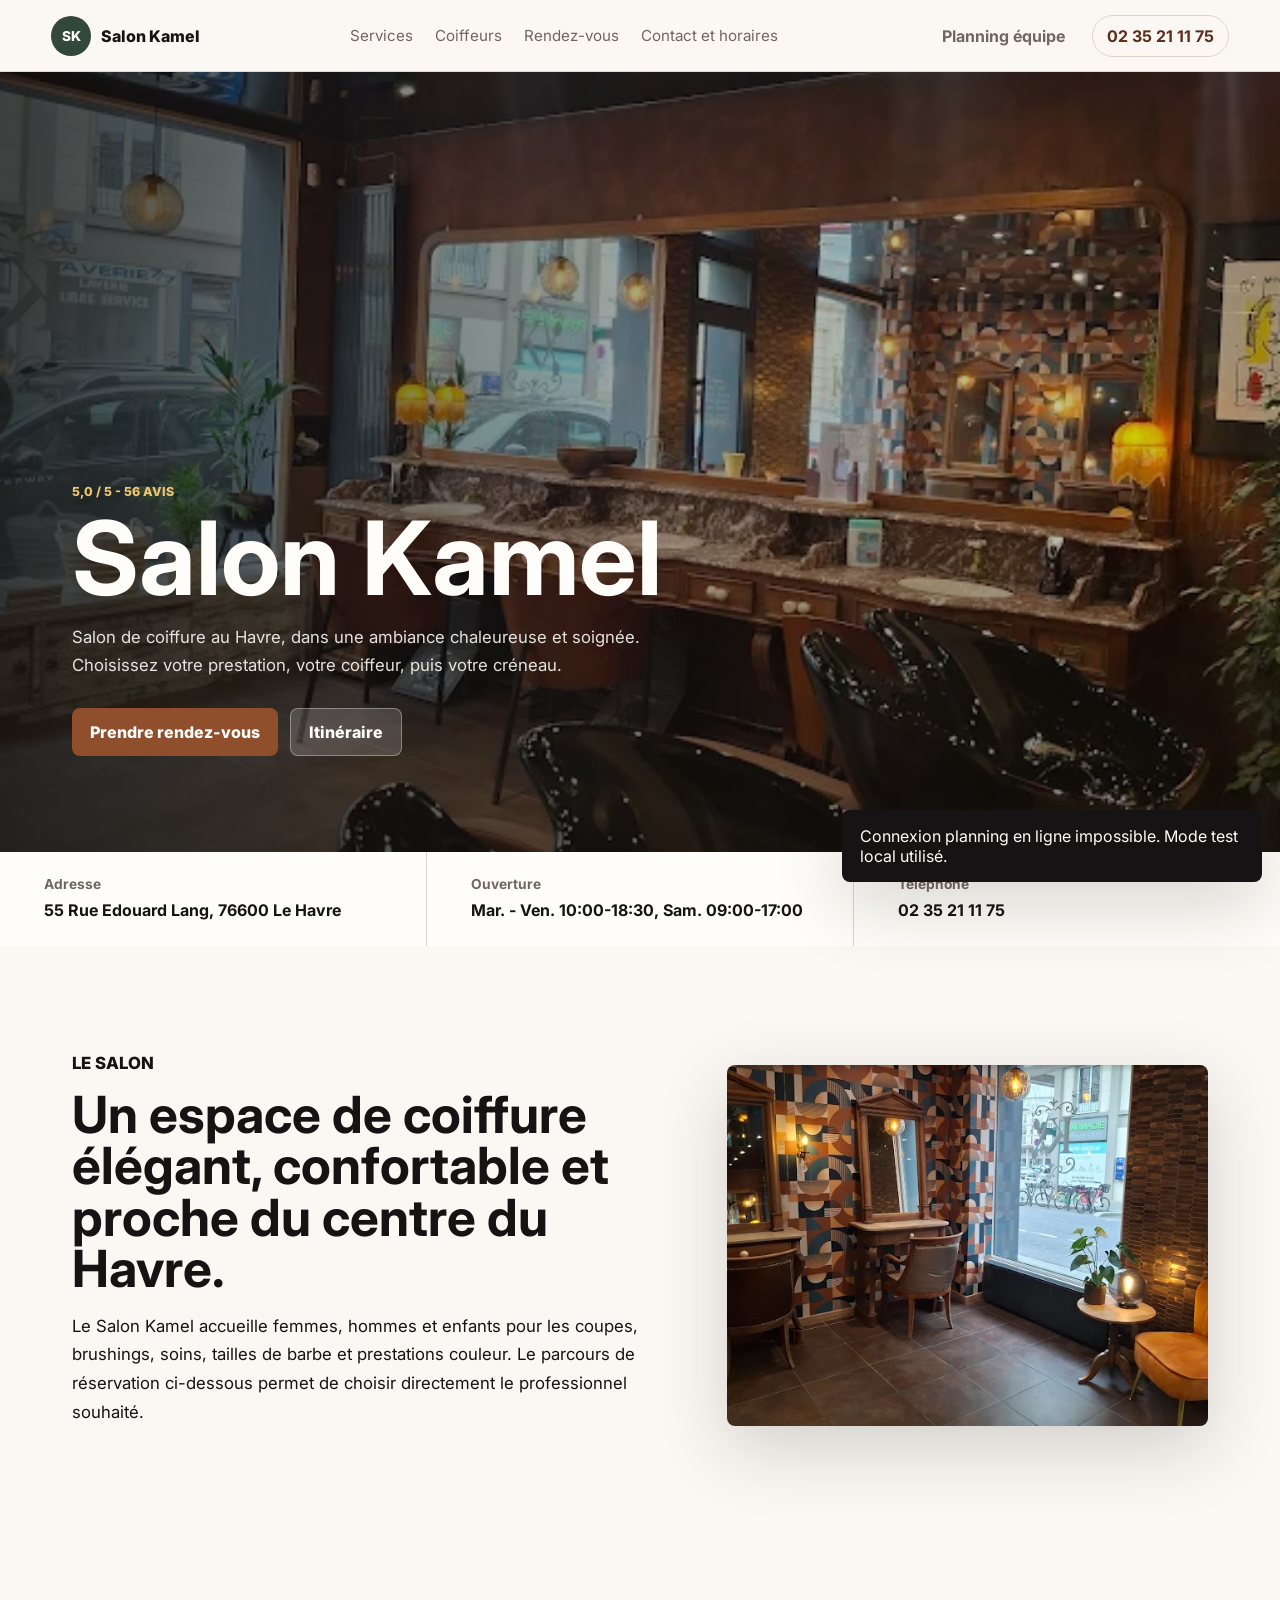
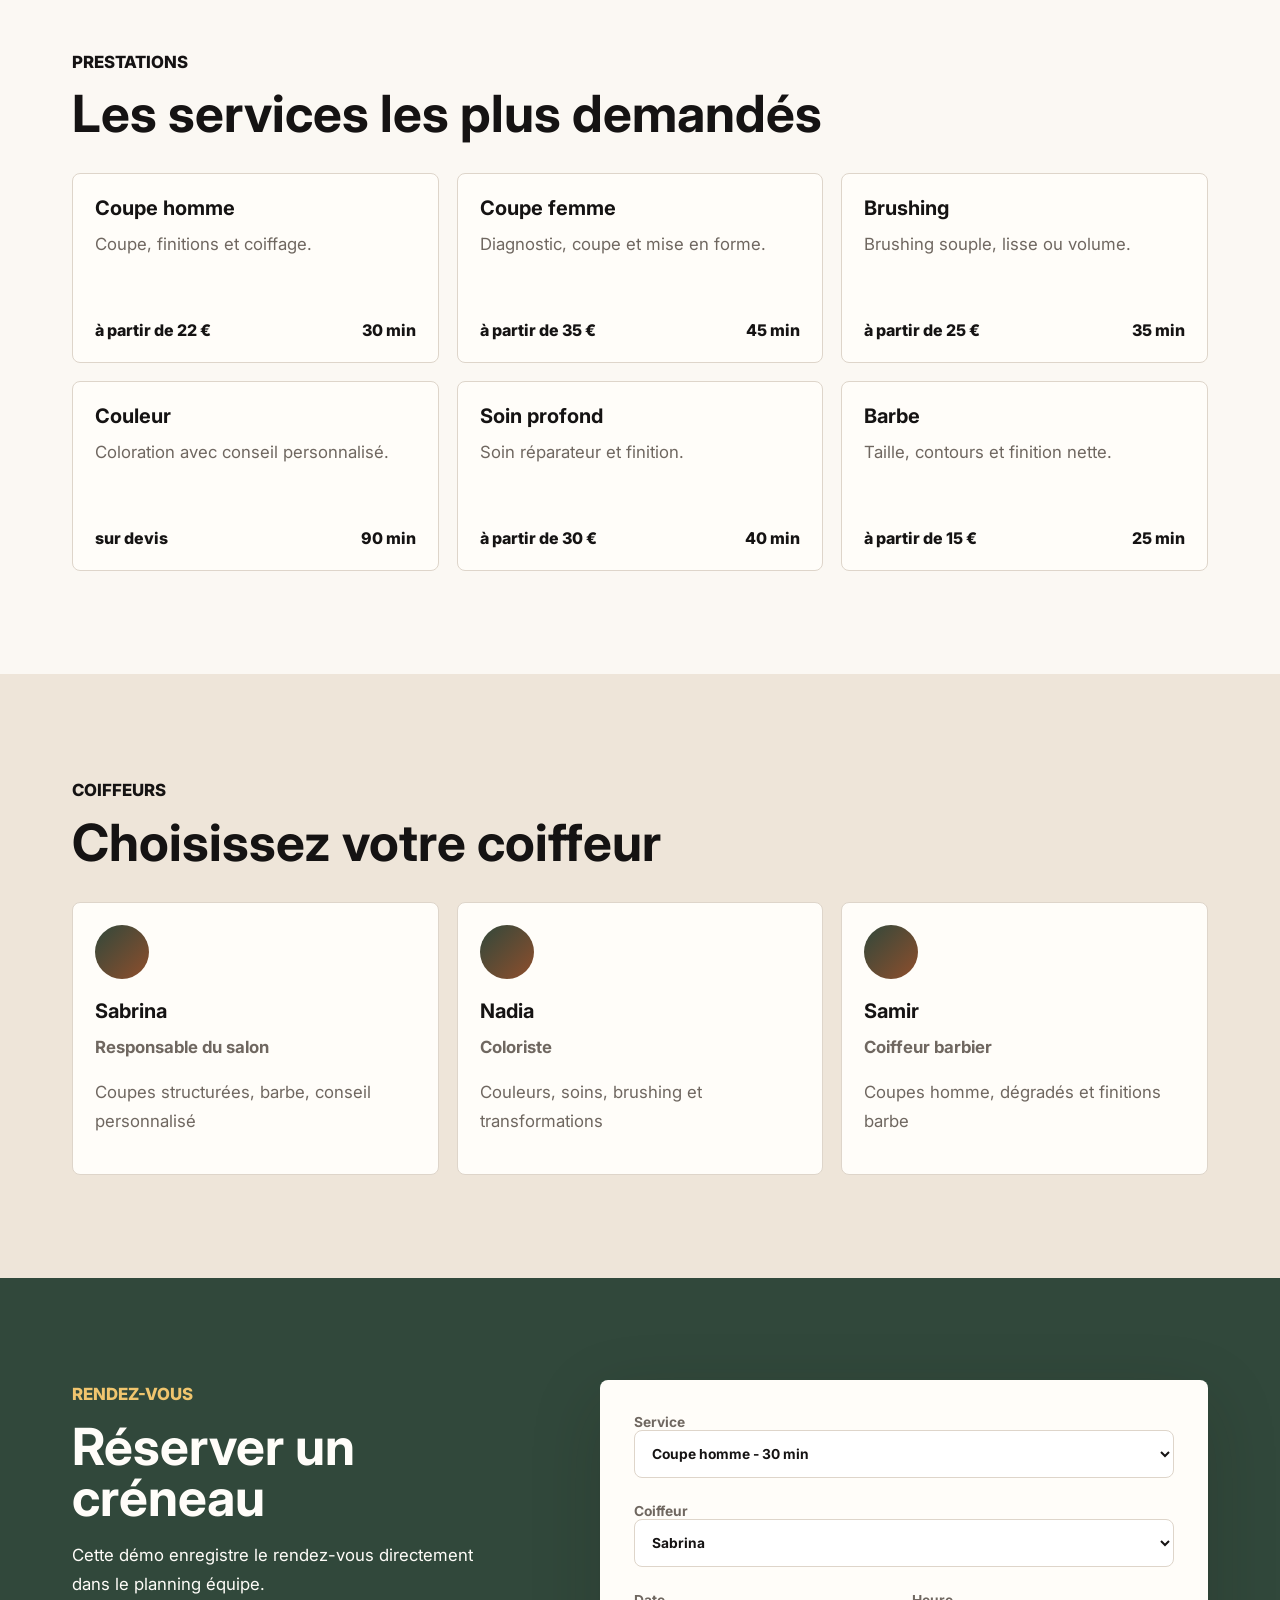
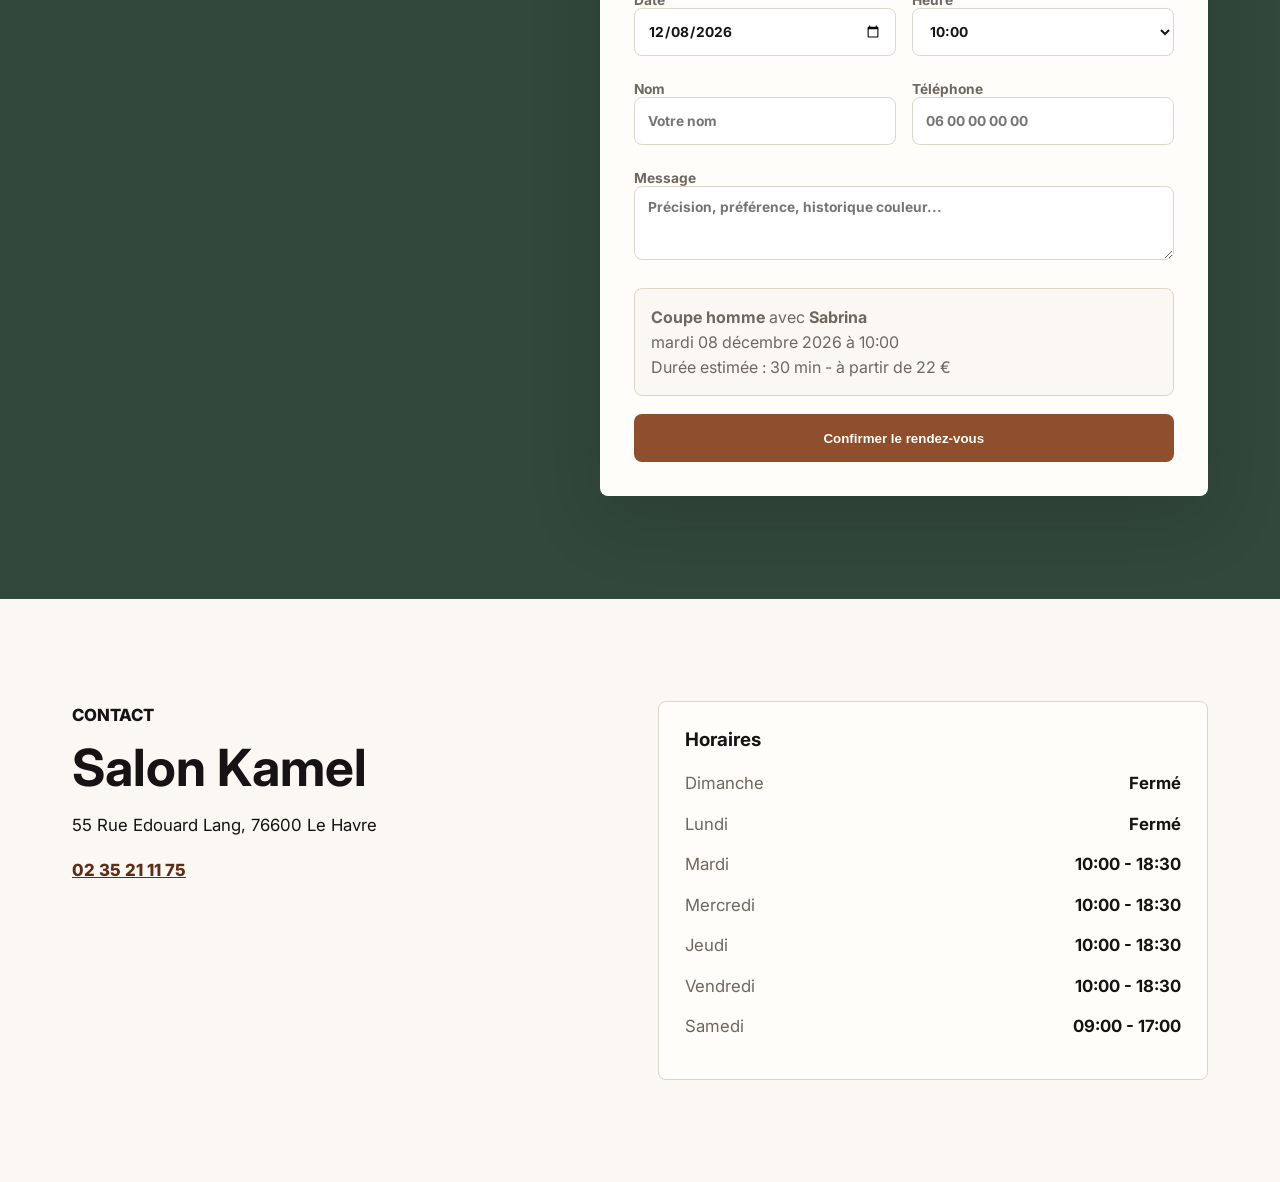
==== commit 1c3113df: "Add files via upload" ====
--- a/index.html
+++ b/index.html
@@ -26,7 +26,7 @@
         <a href="#services">Services</a>
         <a href="#equipe">Coiffeurs</a>
         <a href="#reservation">Rendez-vous</a>
-        <a href="#contact">Contact</a>
+        <a href="#contact">Contact et horaires</a>
       </nav>
       <div class="header-actions">
         <a class="team-link" href="equipe.html">Planning équipe</a>
--- a/styles.css
+++ b/styles.css
@@ -485,6 +485,10 @@
   min-height: calc(100vh - 180px);
 }
 
+.team-login[hidden] {
+  display: none;
+}
+
 .team-login h1 {
   margin-bottom: 18px;
   font-size: clamp(2.7rem, 6vw, 5.6rem);
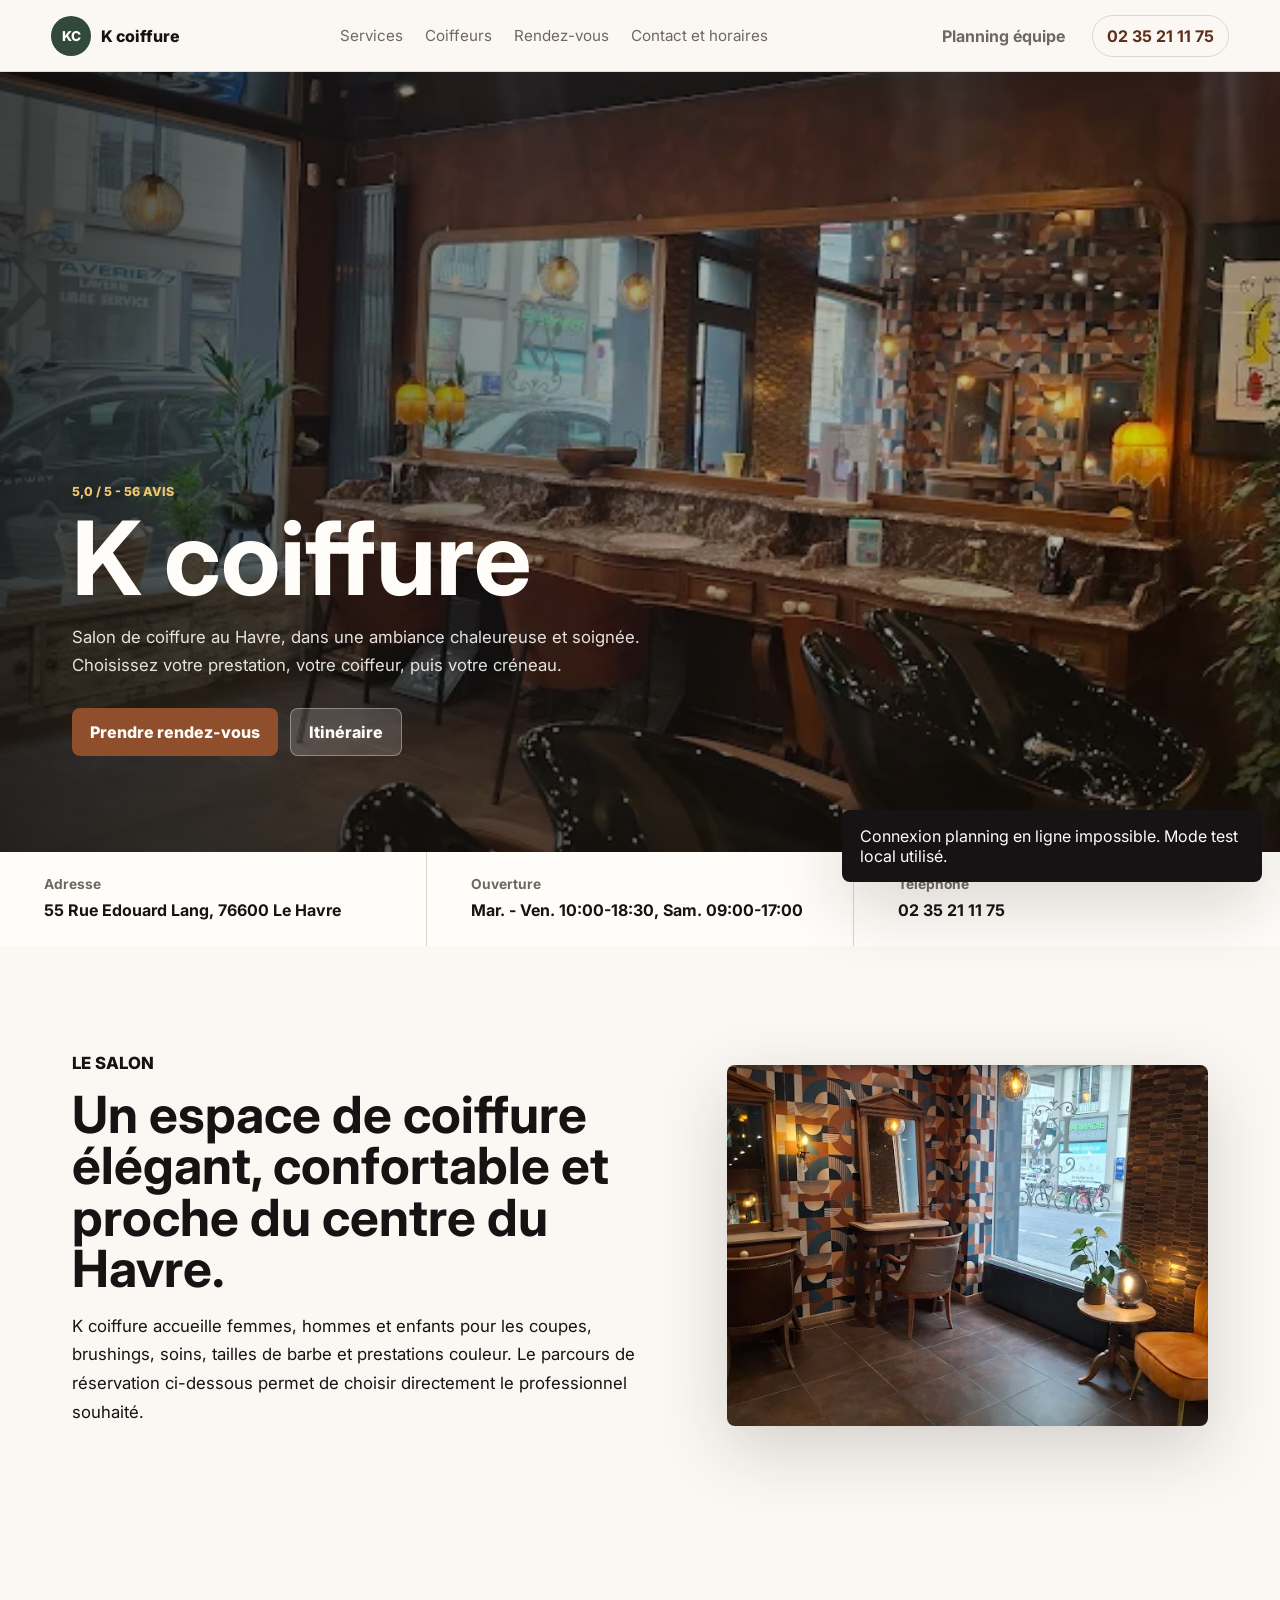
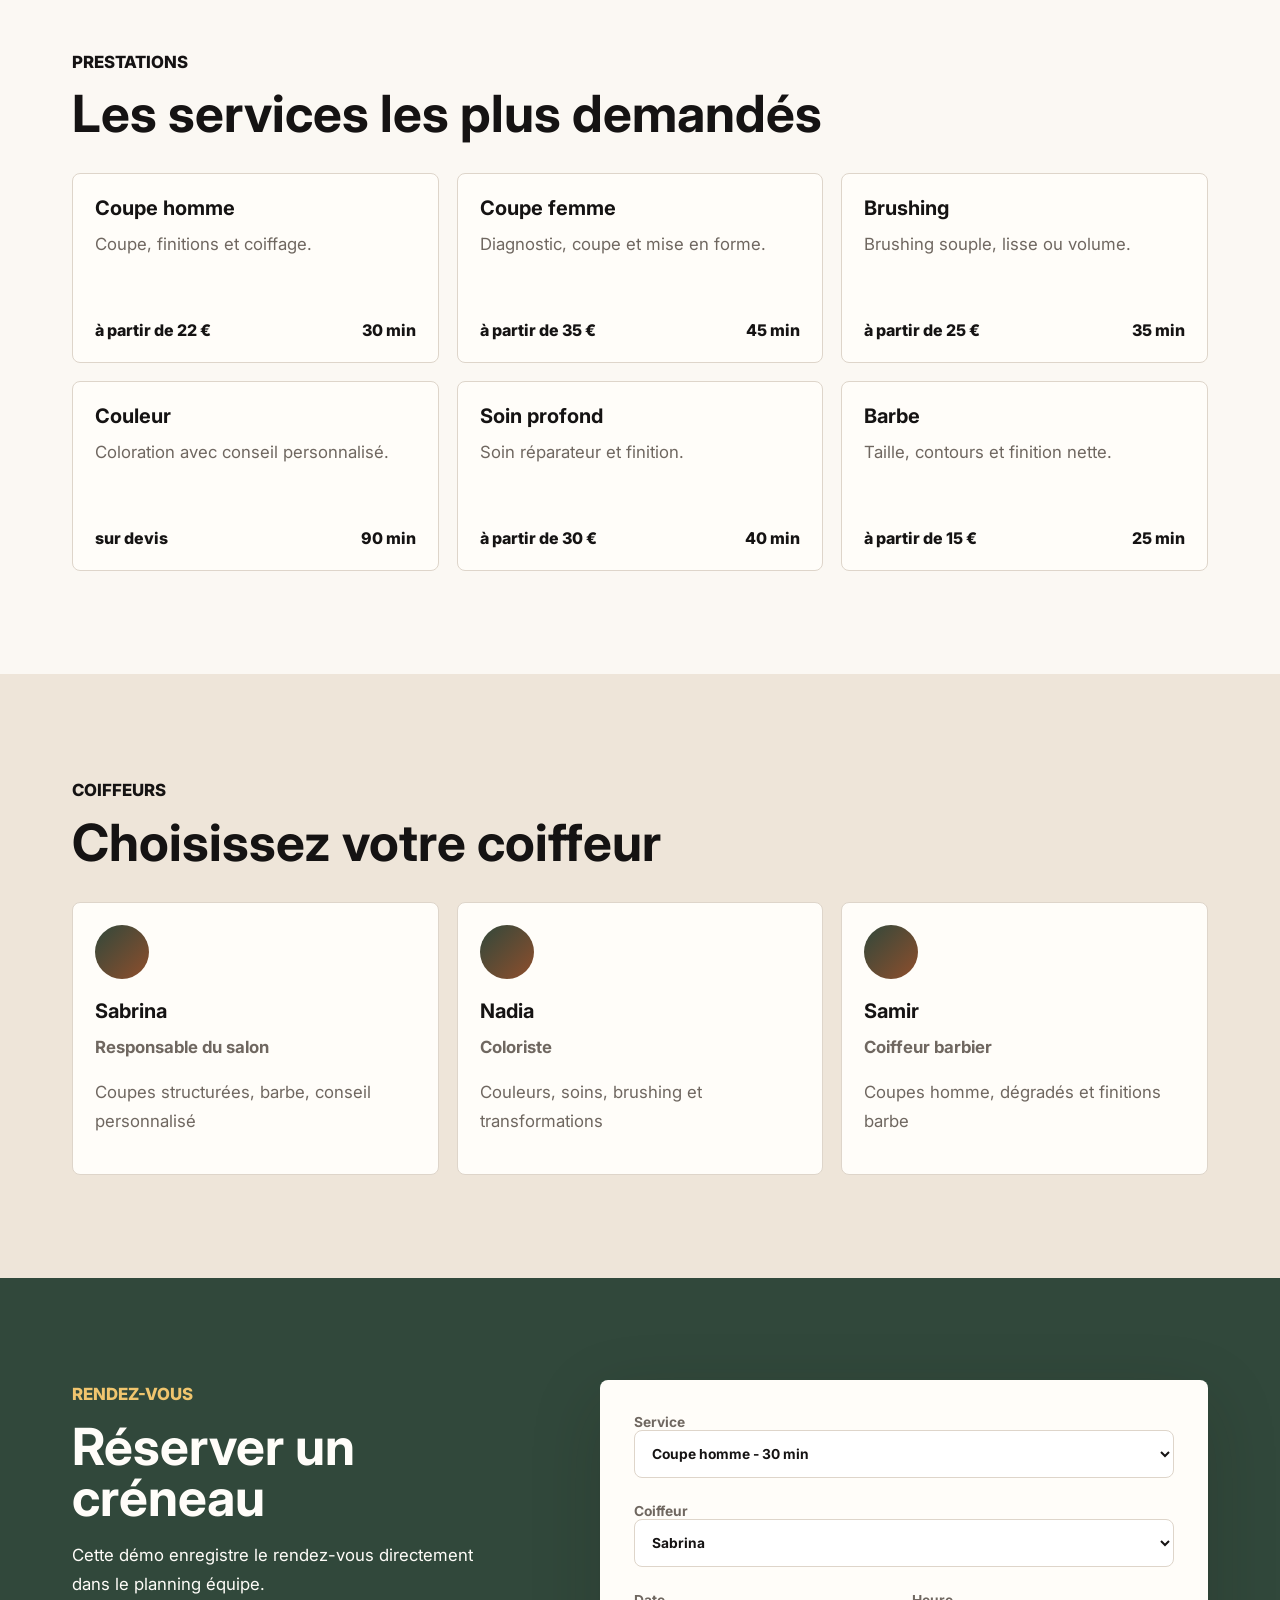
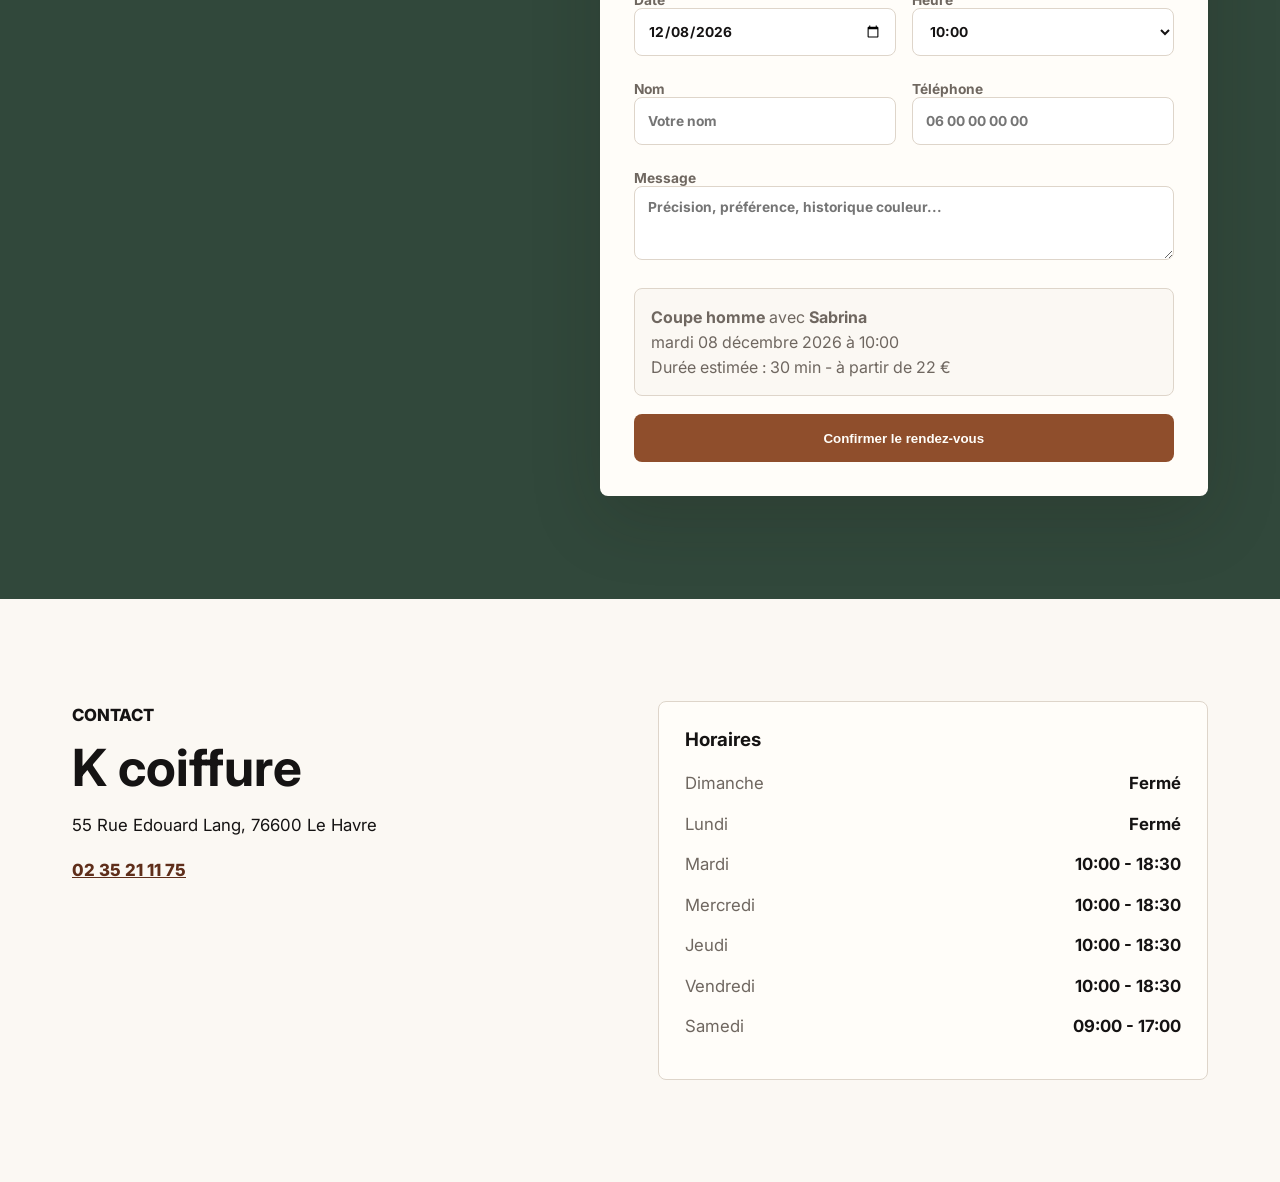
==== commit 3a446704: "Add files via upload" ====
--- a/index.html
+++ b/index.html
@@ -3,10 +3,10 @@
   <head>
     <meta charset="utf-8" />
     <meta name="viewport" content="width=device-width, initial-scale=1" />
-    <title>Salon Kamel | Coiffeur au Havre</title>
+    <title>K coiffure | Coiffeur au Havre</title>
     <meta
       name="description"
-      content="Salon Kamel, salon de coiffure au 55 Rue Edouard Lang, 76600 Le Havre. Prenez rendez-vous avec le coiffeur de votre choix."
+      content="K coiffure, salon de coiffure au 55 Rue Edouard Lang, 76600 Le Havre. Prenez rendez-vous avec le coiffeur de votre choix."
     />
     <link rel="preconnect" href="https://fonts.googleapis.com" />
     <link rel="preconnect" href="https://fonts.gstatic.com" crossorigin />
@@ -18,9 +18,9 @@
   </head>
   <body>
     <header class="topbar" aria-label="Navigation principale">
-      <a class="brand" href="#accueil" aria-label="Salon Kamel accueil">
-        <span class="brand-mark">SK</span>
-        <span>Salon Kamel</span>
+      <a class="brand" href="#accueil" aria-label="K coiffure accueil">
+        <span class="brand-mark">KC</span>
+        <span>K coiffure</span>
       </a>
       <nav>
         <a href="#services">Services</a>
@@ -38,11 +38,11 @@
       <section class="hero" id="accueil">
         <img
           src="assets/salon-interieur-1.png"
-          alt="Intérieur du Salon Kamel avec fauteuils, miroirs et poste de coiffure"
+          alt="Intérieur de K coiffure avec fauteuils, miroirs et poste de coiffure"
         />
         <div class="hero-overlay">
           <p class="rating">5,0 / 5 - 56 avis</p>
-          <h1>Salon Kamel</h1>
+          <h1>K coiffure</h1>
           <p>
             Salon de coiffure au Havre, dans une ambiance chaleureuse et soignée.
             Choisissez votre prestation, votre coiffeur, puis votre créneau.
@@ -74,7 +74,7 @@
           <p class="eyebrow">Le salon</p>
           <h2>Un espace de coiffure élégant, confortable et proche du centre du Havre.</h2>
           <p>
-            Le Salon Kamel accueille femmes, hommes et enfants pour les coupes,
+            K coiffure accueille femmes, hommes et enfants pour les coupes,
             brushings, soins, tailles de barbe et prestations couleur. Le parcours
             de réservation ci-dessous permet de choisir directement le professionnel
             souhaité.
@@ -83,7 +83,7 @@
         <img
           class="feature-photo"
           src="assets/salon-interieur-2.png"
-          alt="Espace d'attente et postes de coiffure du Salon Kamel"
+          alt="Espace d'attente et postes de coiffure de K coiffure"
         />
       </section>
 
@@ -158,7 +158,7 @@
       <section class="section contact" id="contact">
         <div>
           <p class="eyebrow">Contact</p>
-          <h2>Salon Kamel</h2>
+          <h2>K coiffure</h2>
           <p>55 Rue Edouard Lang, 76600 Le Havre</p>
           <p><a href="tel:+33235211175">02 35 21 11 75</a></p>
         </div>
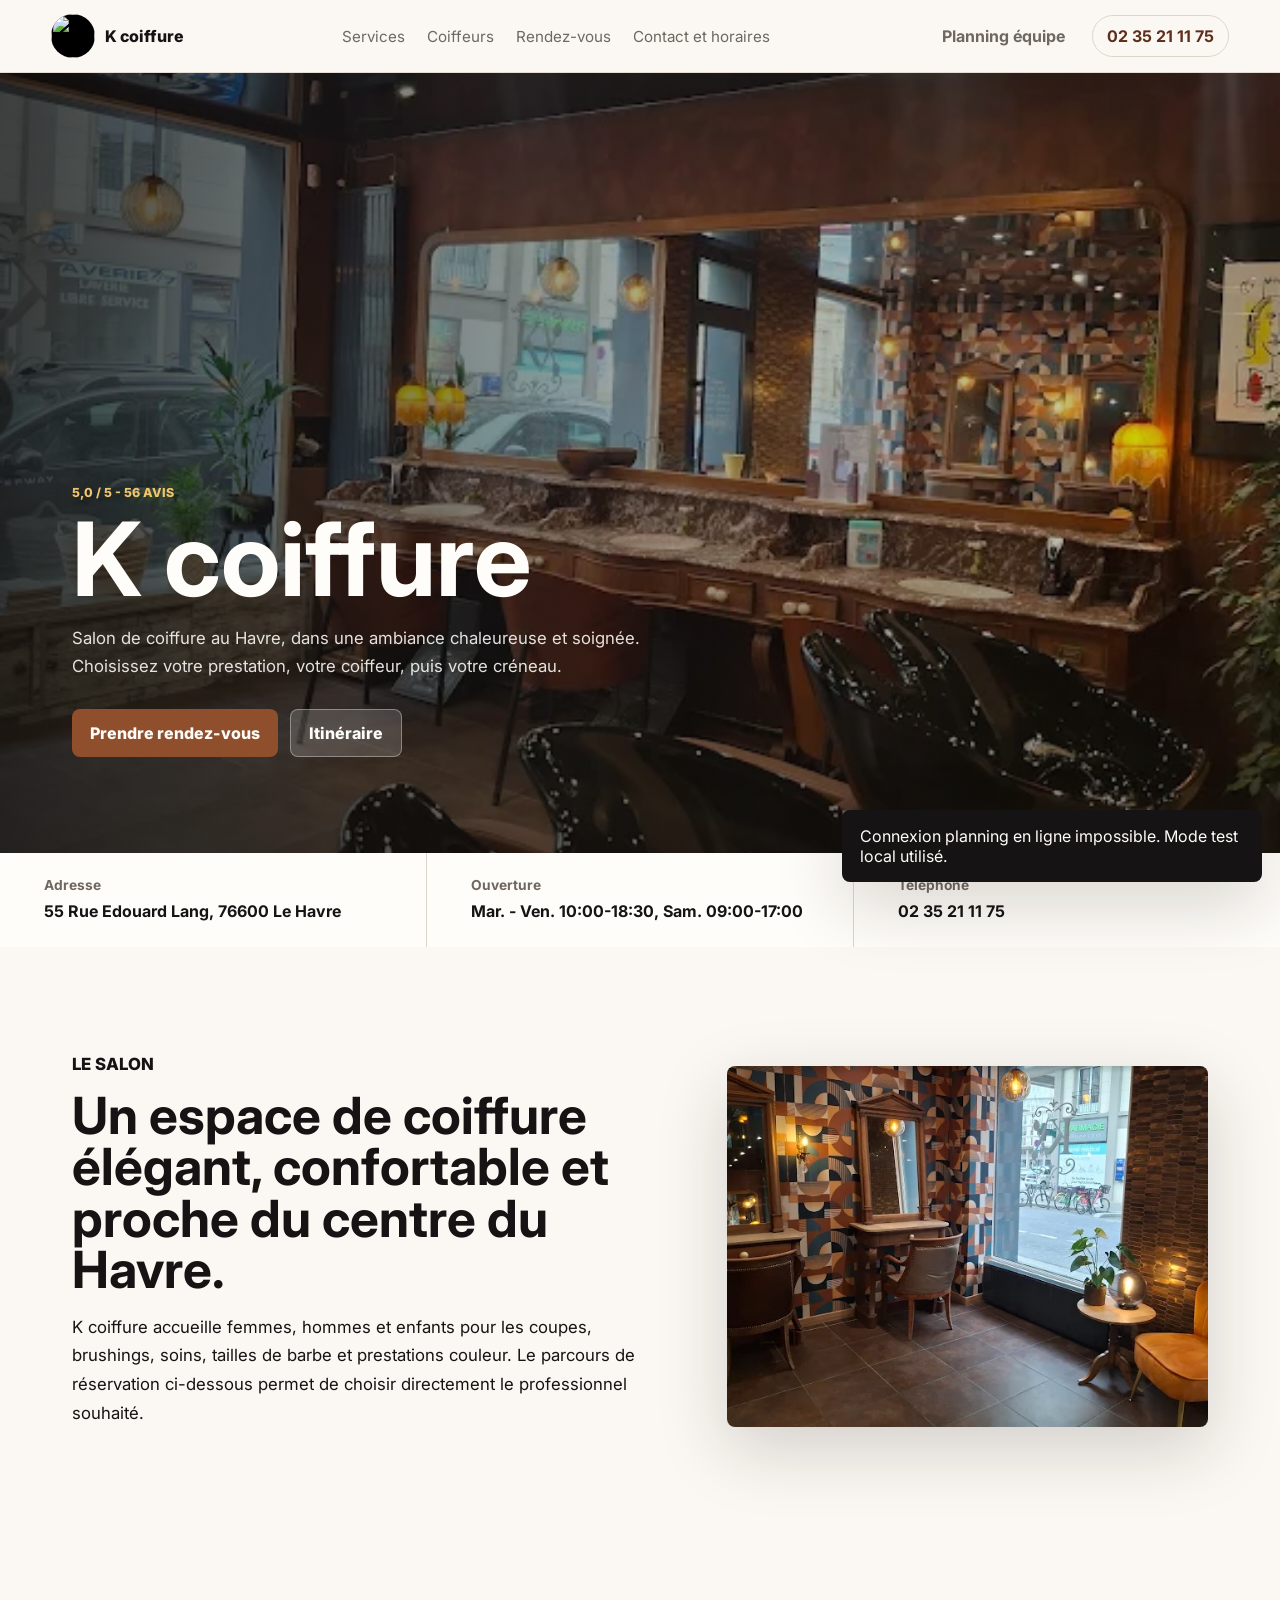
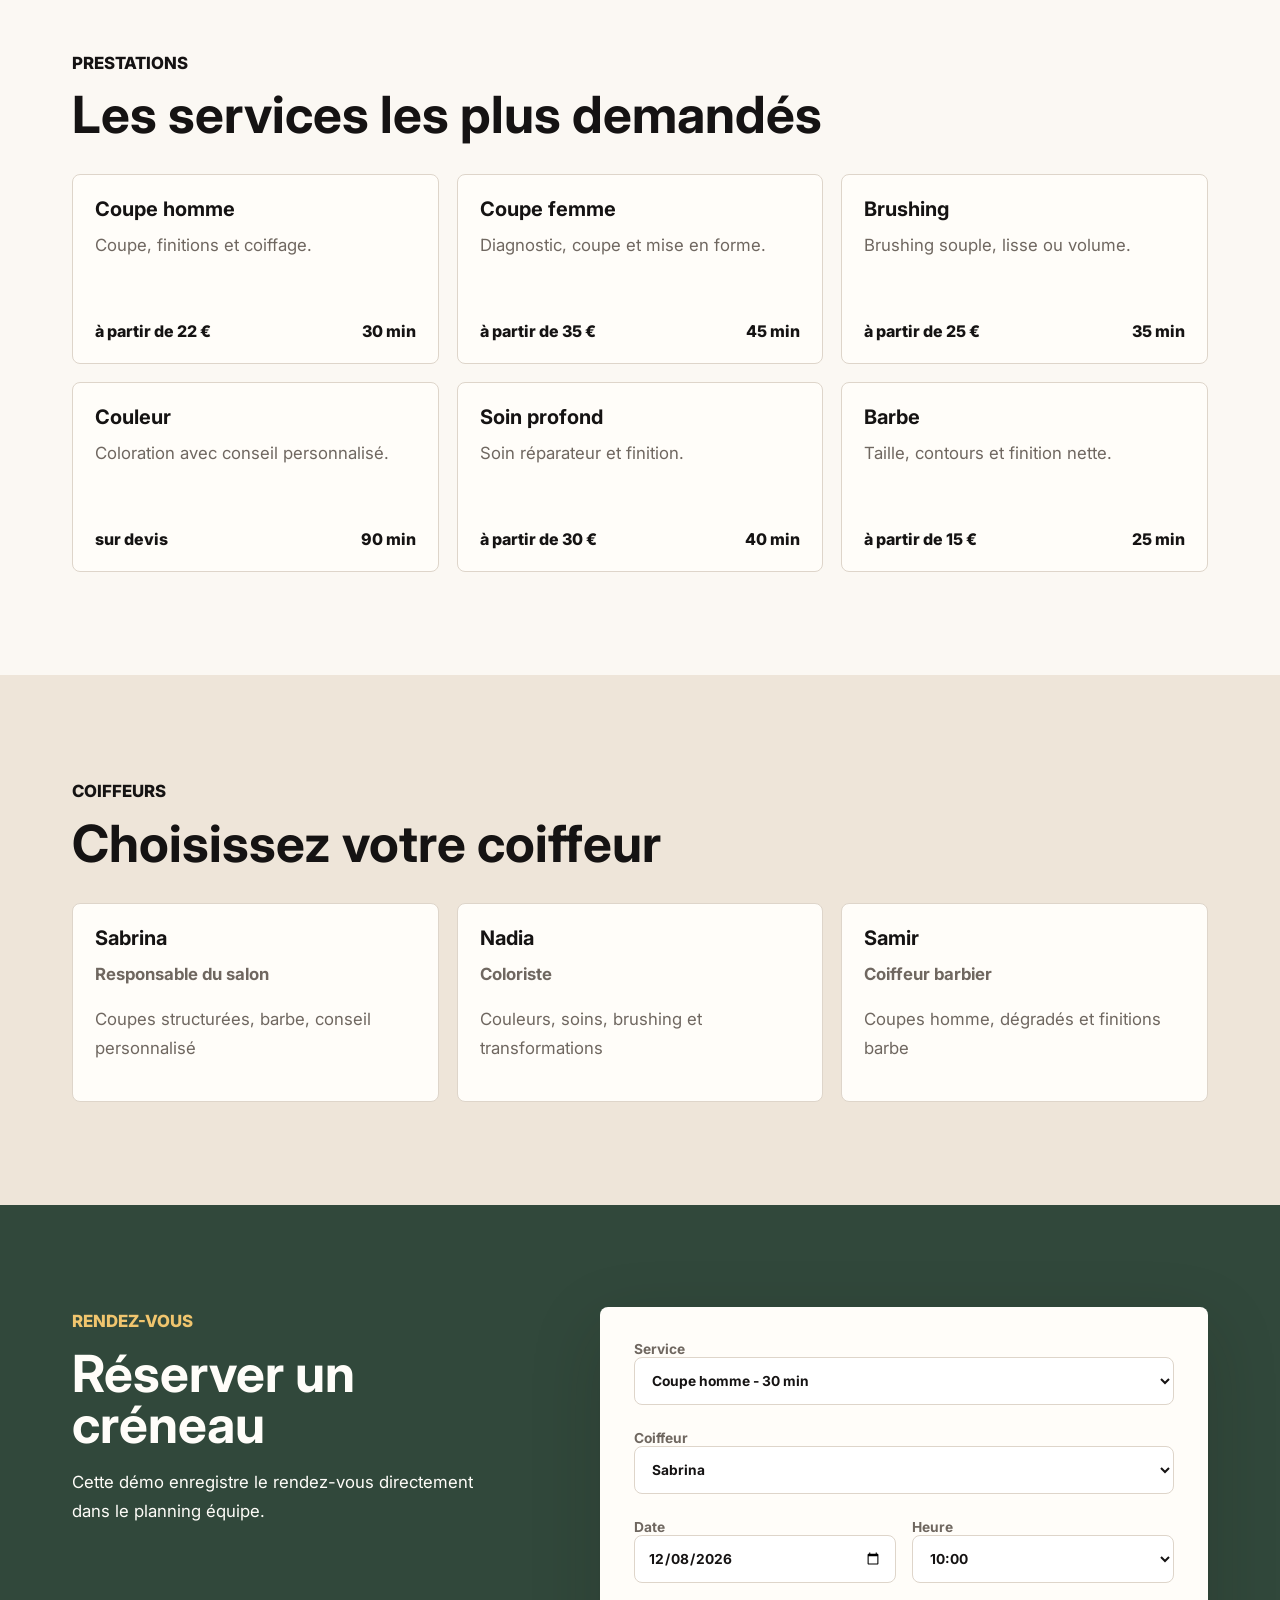
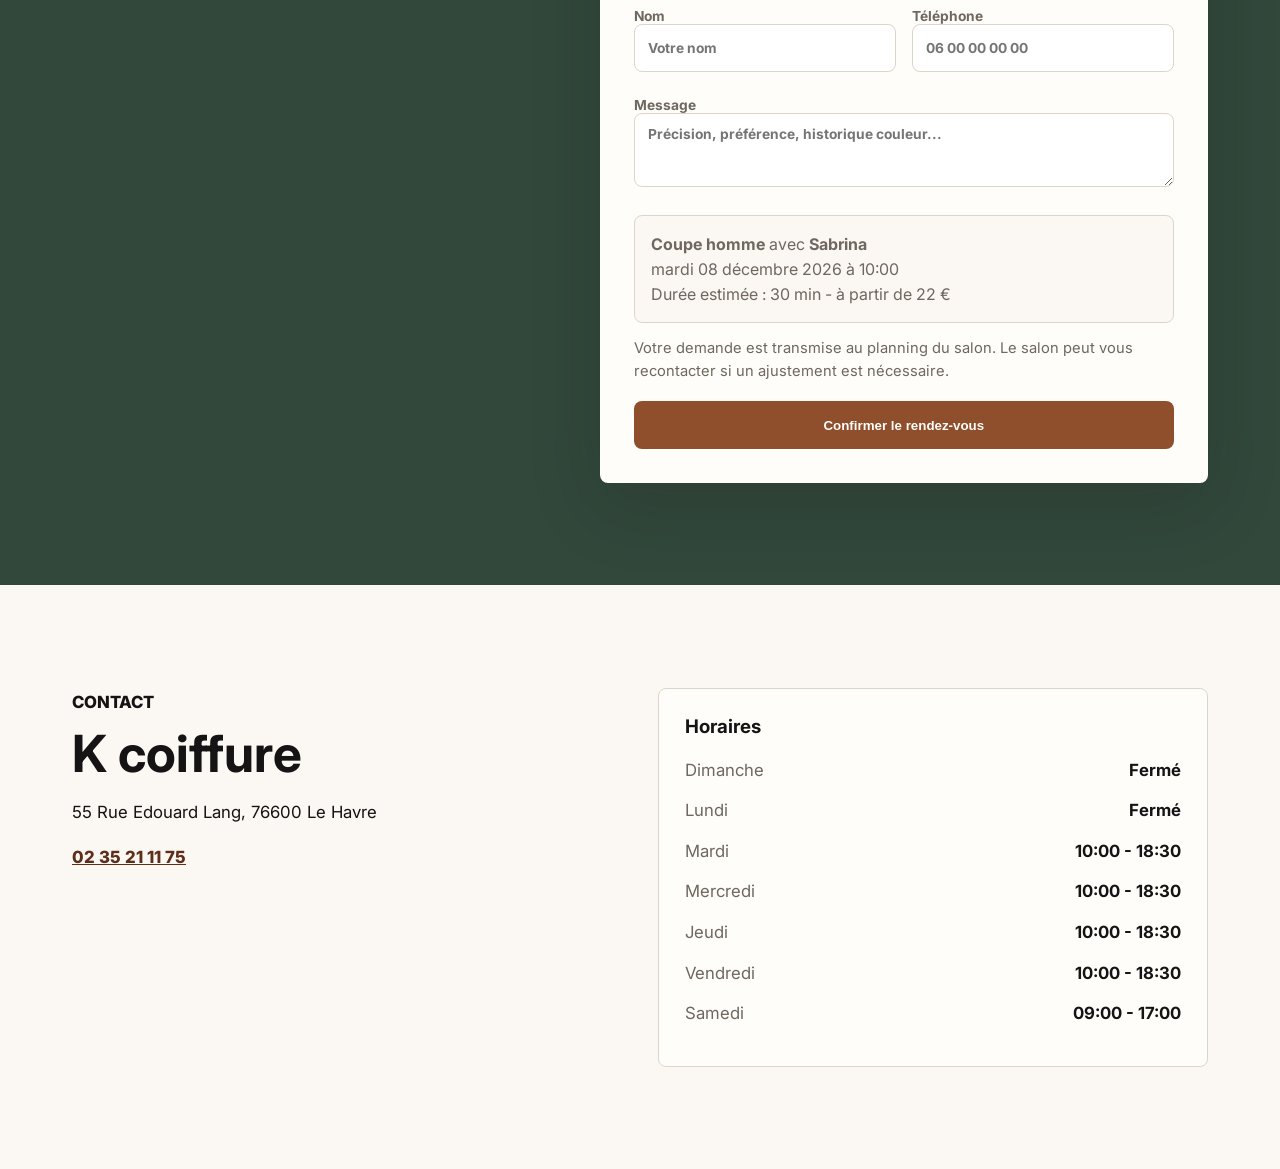
==== commit 3031ac23: "Add files via upload" ====
--- a/index.html
+++ b/index.html
@@ -19,7 +19,7 @@
   <body>
     <header class="topbar" aria-label="Navigation principale">
       <a class="brand" href="#accueil" aria-label="K coiffure accueil">
-        <span class="brand-mark">KC</span>
+        <img class="brand-logo" src="assets/logo-k-coiffure-round.png" width="44" height="44" alt="" />
         <span>K coiffure</span>
       </a>
       <nav>
@@ -151,6 +151,10 @@
           </label>
 
           <div class="booking-summary" id="summary" aria-live="polite"></div>
+          <p class="booking-note">
+            Votre demande est transmise au planning du salon. Le salon peut vous
+            recontacter si un ajustement est nécessaire.
+          </p>
           <button class="button primary full" type="submit">Confirmer le rendez-vous</button>
         </form>
       </section>
--- a/styles.css
+++ b/styles.css
@@ -61,15 +61,33 @@
   white-space: nowrap;
 }
 
-.brand-mark {
+.brand-mark,
+.brand-logo {
   display: grid;
   place-items: center;
   width: 40px;
   height: 40px;
   border-radius: 50%;
+}
+
+.brand-mark {
   color: var(--white);
   background: var(--green);
   font-size: 0.85rem;
+}
+
+.brand-logo {
+  display: block;
+  flex: 0 0 44px;
+  width: 44px;
+  height: 44px;
+  min-width: 44px;
+  max-width: 44px;
+  min-height: 44px;
+  max-height: 44px;
+  border-radius: 50%;
+  object-fit: cover;
+  background: #000;
 }
 
 nav {
@@ -326,19 +344,15 @@
   background: var(--soft);
 }
 
-.staff-card {
-  position: relative;
-  overflow: hidden;
-}
-
-.staff-card::before {
-  content: "";
+.staff-photo {
   display: block;
   width: 54px;
   height: 54px;
   margin-bottom: 20px;
   border-radius: 50%;
-  background: linear-gradient(135deg, var(--green), var(--accent));
+  object-fit: cover;
+  object-position: center;
+  border: 2px solid var(--soft);
 }
 
 .booking-section {
@@ -408,6 +422,13 @@
   border-radius: 8px;
   color: var(--muted);
   background: #fbf8f3;
+  line-height: 1.55;
+}
+
+.booking-note {
+  margin: -4px 0 0;
+  color: var(--muted);
+  font-size: 0.92rem;
   line-height: 1.55;
 }
 
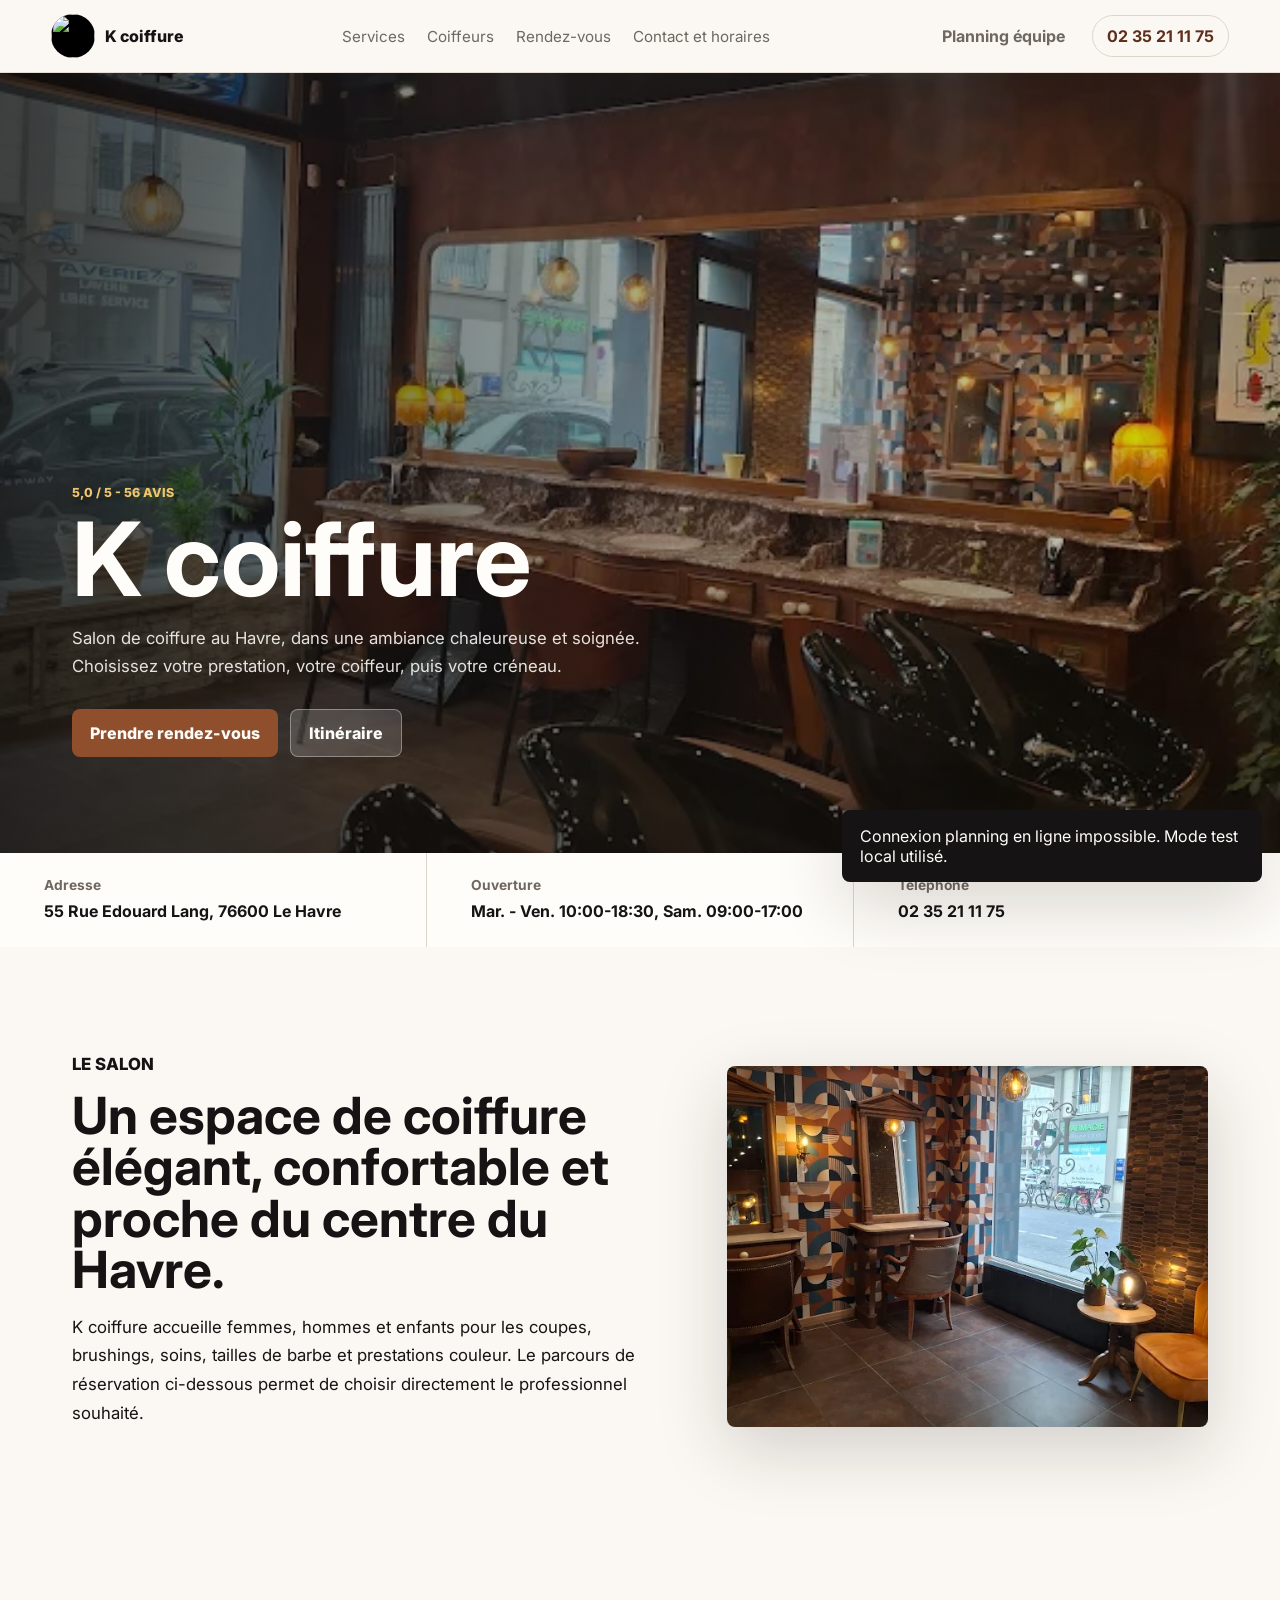
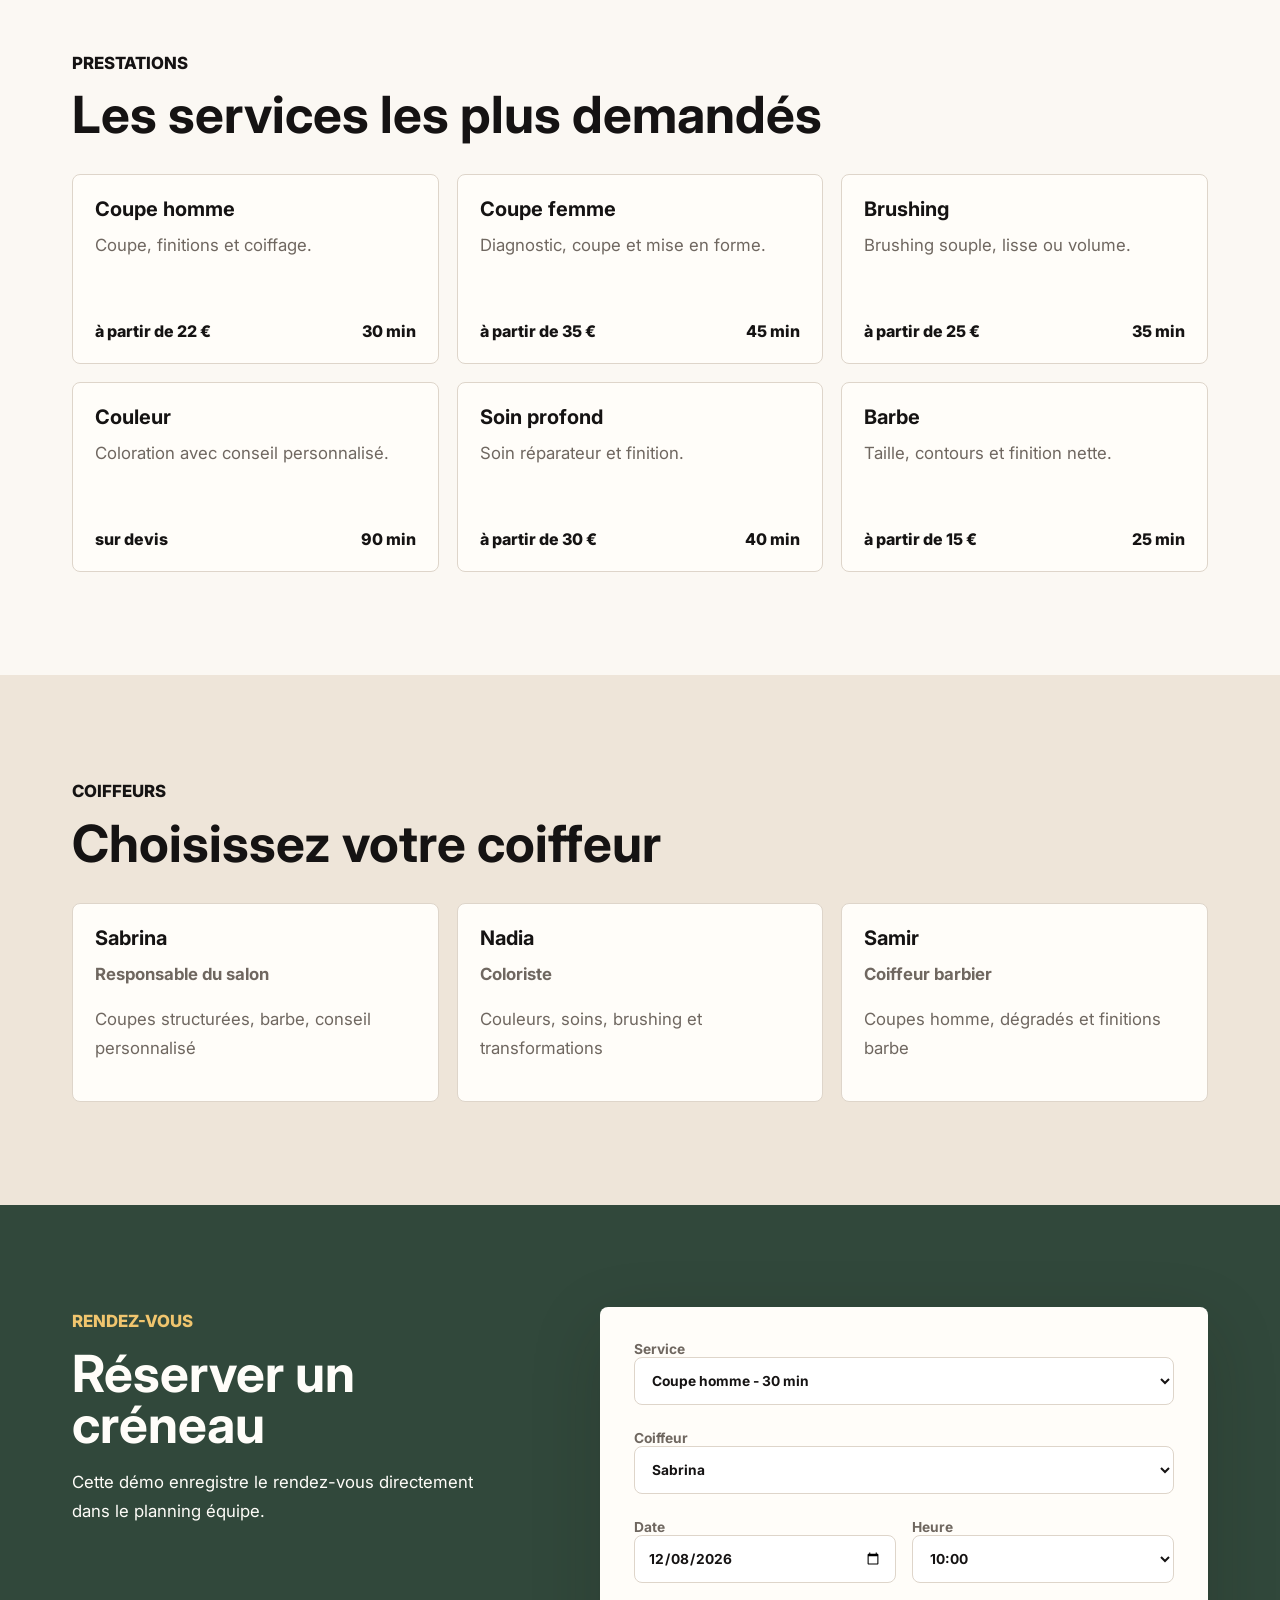
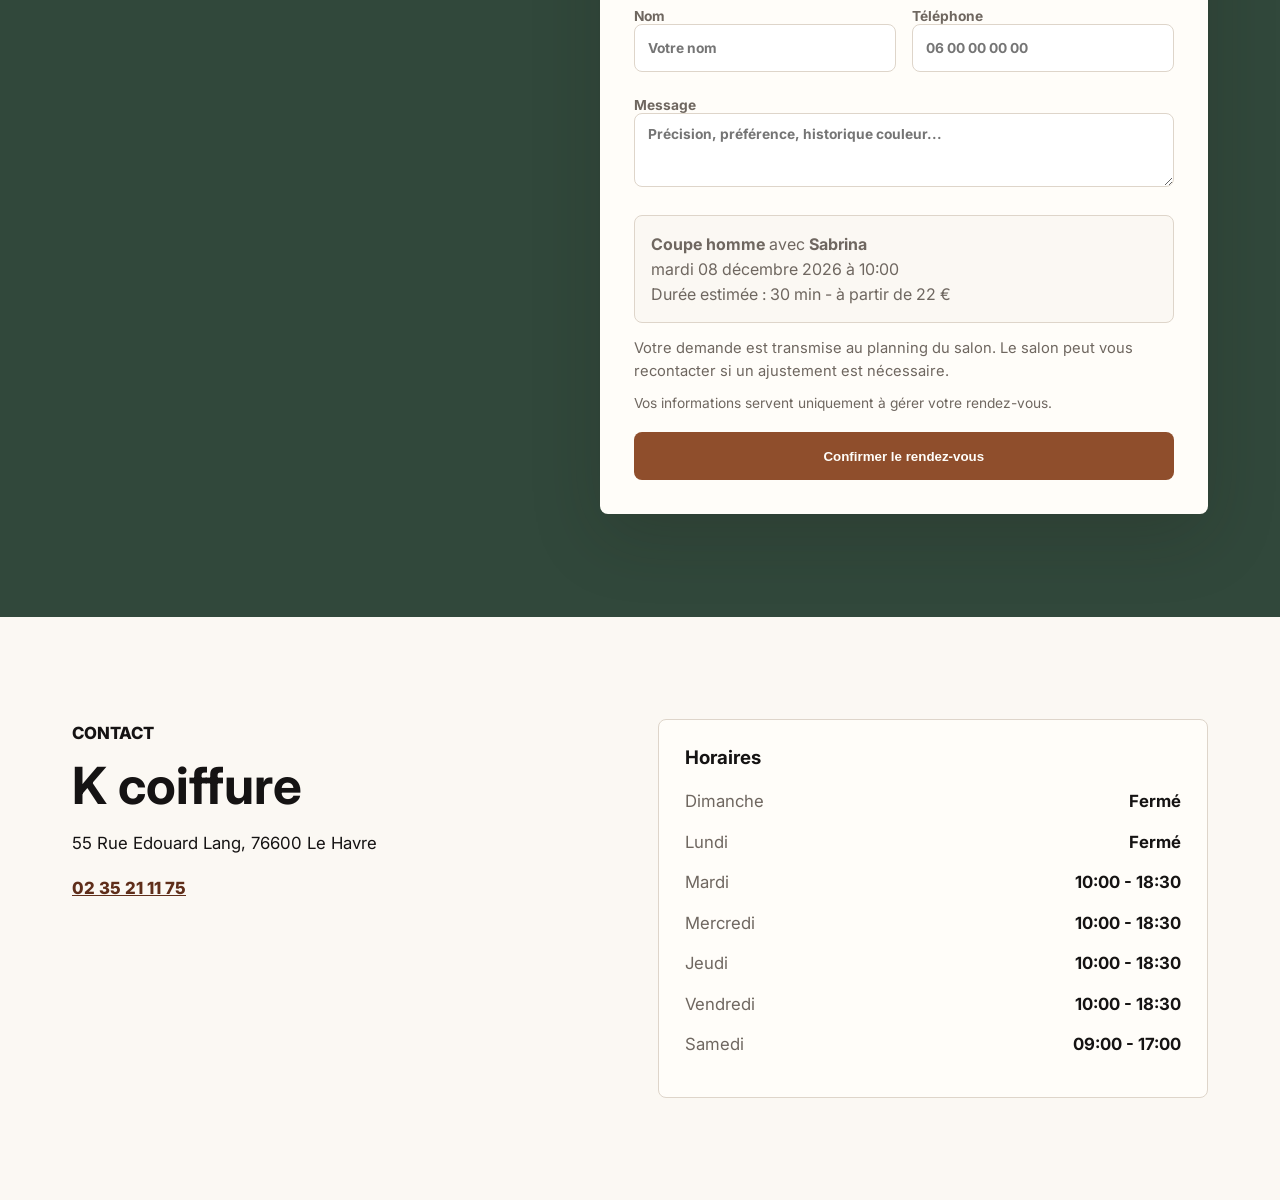
==== commit 924663a6: "Add files via upload" ====
--- a/index.html
+++ b/index.html
@@ -155,6 +155,7 @@
             Votre demande est transmise au planning du salon. Le salon peut vous
             recontacter si un ajustement est nécessaire.
           </p>
+          <p class="privacy-note">Vos informations servent uniquement à gérer votre rendez-vous.</p>
           <button class="button primary full" type="submit">Confirmer le rendez-vous</button>
         </form>
       </section>
--- a/styles.css
+++ b/styles.css
@@ -425,11 +425,17 @@
   line-height: 1.55;
 }
 
-.booking-note {
+.booking-note,
+.privacy-note {
   margin: -4px 0 0;
   color: var(--muted);
   font-size: 0.92rem;
   line-height: 1.55;
+}
+
+.privacy-note {
+  margin-top: -8px;
+  font-size: 0.86rem;
 }
 
 .contact {
